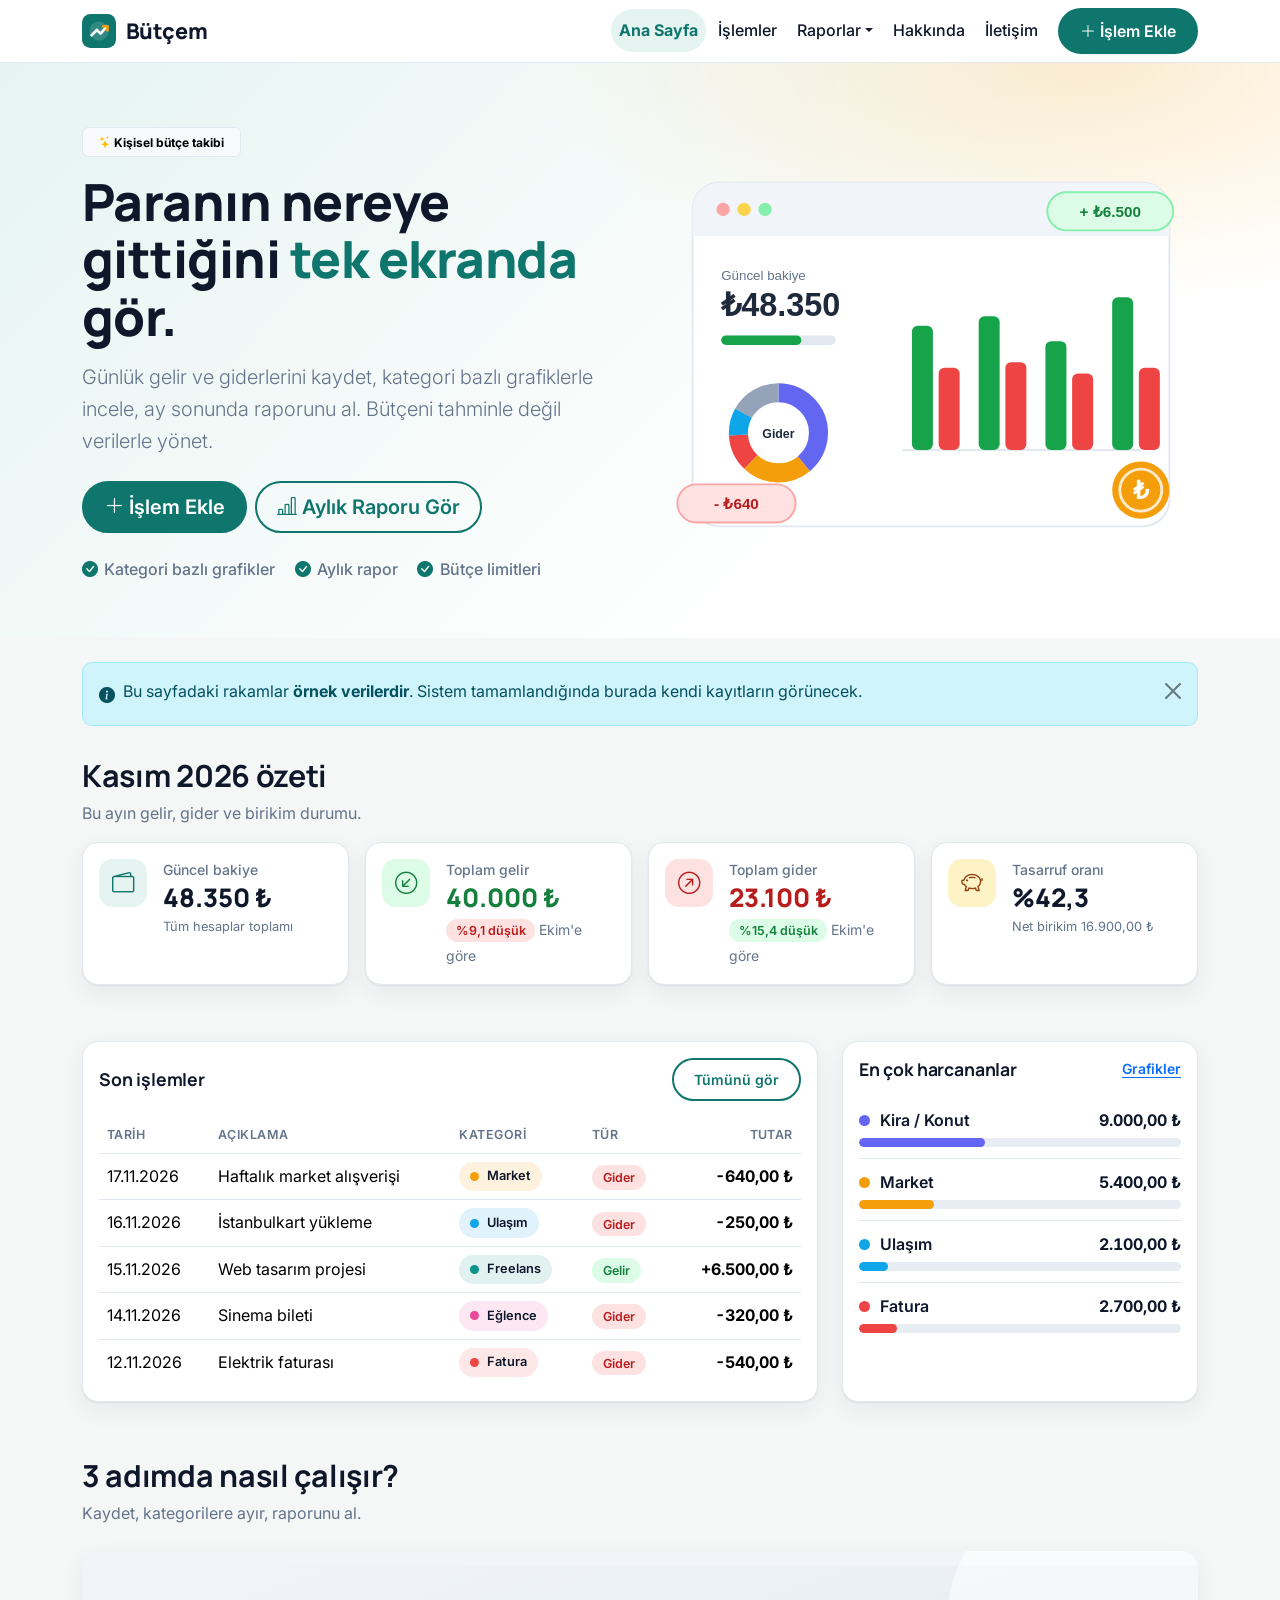
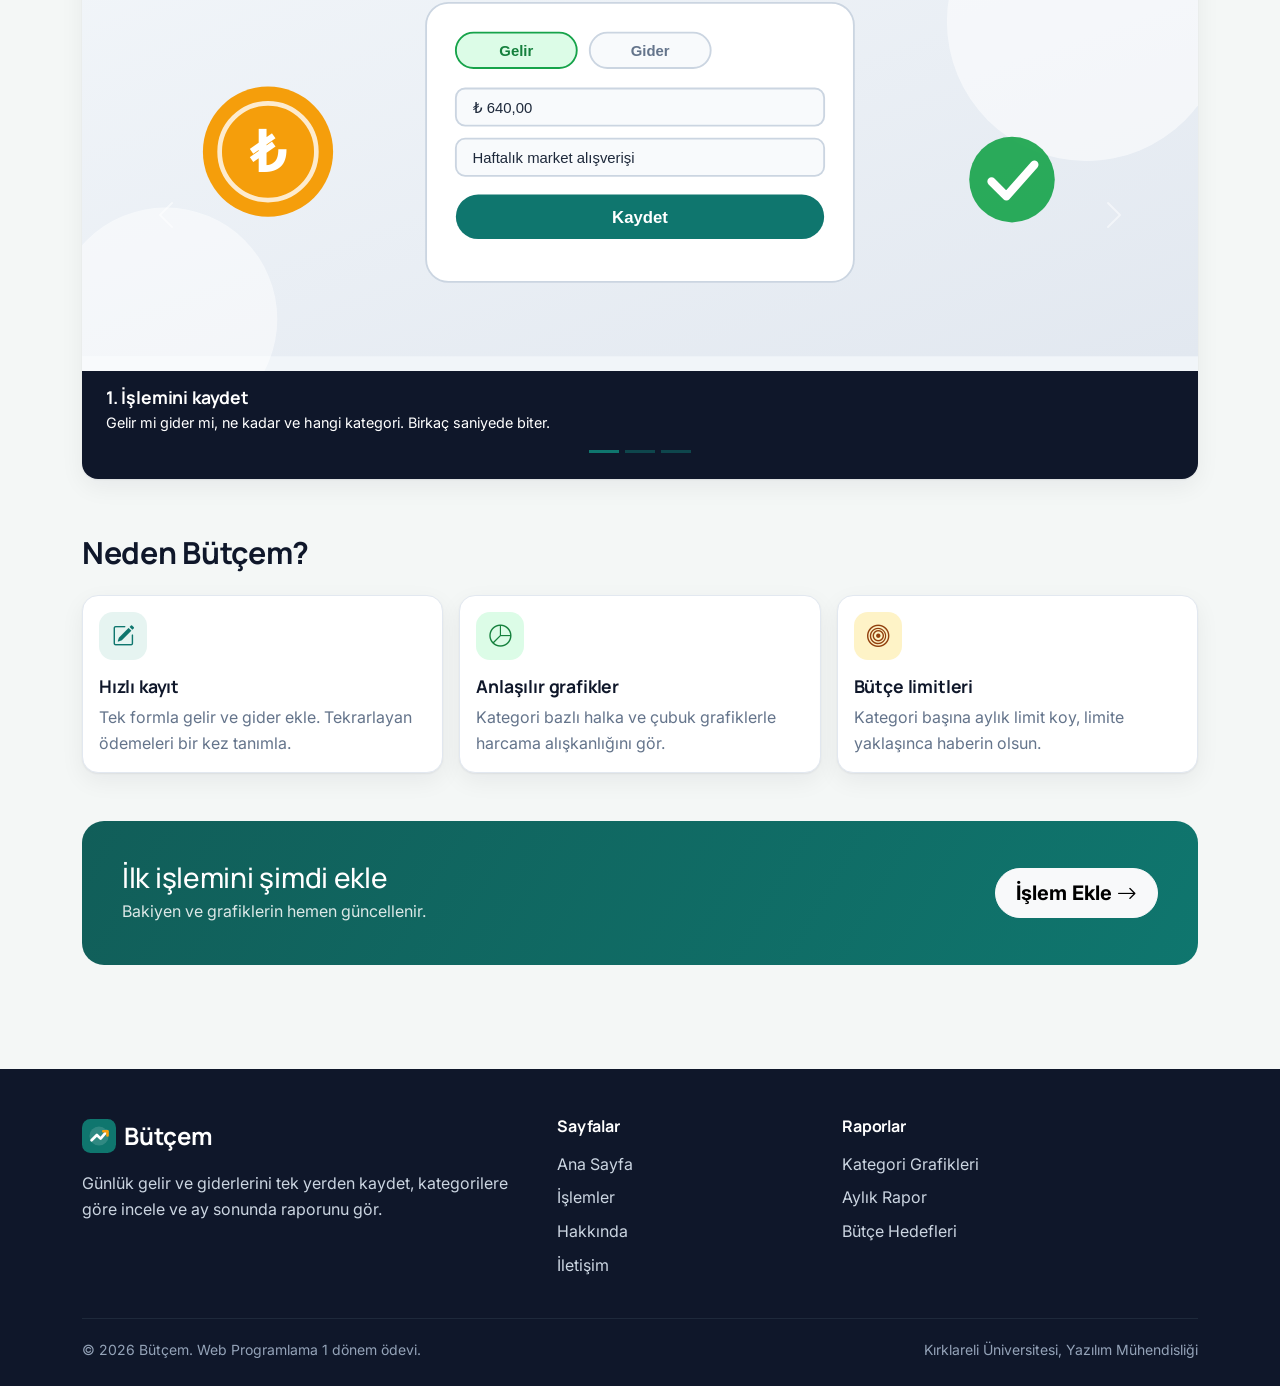
==== index.html @ caca3a3f "Drive'daki dosyalar eklendi. VAR kaldırılacak." ====
<!DOCTYPE html>
<html lang="tr" data-palette="zumrut">
<head>
  <meta charset="UTF-8">
  <meta name="viewport" content="width=device-width, initial-scale=1">
  <meta name="description" content="Günlük gelir ve giderlerini kaydet, kategori bazlı grafiklerle incele ve aylık raporunu gör.">
  <title>Ana Sayfa | Bütçem</title>
  <link rel="icon" type="image/svg+xml" href="img/favicon.svg">

  <!-- Bootstrap 5 ve Bootstrap Icons (CDN) -->
  <link rel="stylesheet" href="https://cdn.jsdelivr.net/npm/bootstrap@5.3.3/dist/css/bootstrap.min.css">
  <link rel="stylesheet" href="https://cdn.jsdelivr.net/npm/bootstrap-icons@1.11.3/font/bootstrap-icons.min.css">

  <!-- Google Fonts: 3 palet icin gereken aileler. Palet secilince kullanilmayanlari silin -->
  <link rel="preconnect" href="https://fonts.googleapis.com">
  <link rel="preconnect" href="https://fonts.gstatic.com" crossorigin>
  <link href="https://fonts.googleapis.com/css2?family=DM+Sans:wght@400;500;700&family=Inter:wght@400;500;600&family=Manrope:wght@600;700;800&family=Poppins:wght@600;700&family=Sora:wght@600;700;800&display=swap" rel="stylesheet">

  <!-- Site stilleri: once degiskenler, sonra ortak stiller -->
  <link rel="stylesheet" href="css/variables.css">
  <link rel="stylesheet" href="css/style.css">
</head>
<body>
  <!-- ===== Ust menu (tum sayfalarda ayni) ===== -->
  <header class="site-header sticky-top">
    <nav class="navbar navbar-expand-lg" aria-label="Ana menü">
      <div class="container">
        <a class="navbar-brand" href="index.html">
          <img src="img/logo.svg" alt="Bütçem logosu" width="34" height="34">
          <span>Bütçem</span>
        </a>
        <button class="navbar-toggler" type="button" data-bs-toggle="collapse" data-bs-target="#anaMenu"
                aria-controls="anaMenu" aria-expanded="false" aria-label="Menüyü aç veya kapat">
          <span class="navbar-toggler-icon"></span>
        </button>
        <div class="collapse navbar-collapse" id="anaMenu">
          <ul class="navbar-nav ms-auto align-items-lg-center gap-lg-1">
            <li class="nav-item"><a class="nav-link active" aria-current="page" href="index.html">Ana Sayfa</a></li>
            <li class="nav-item"><a class="nav-link" href="islemler.html">İşlemler</a></li>
            <li class="nav-item dropdown">
              <a class="nav-link dropdown-toggle" href="#" role="button"
                 data-bs-toggle="dropdown" aria-expanded="false">Raporlar</a>
              <ul class="dropdown-menu dropdown-menu-end">
            <li><a class="dropdown-item" href="kategoriler.html"><i class="bi bi-pie-chart"></i>Kategori Grafikleri</a></li>
            <li><a class="dropdown-item" href="aylik-rapor.html"><i class="bi bi-calendar3"></i>Aylık Rapor</a></li>
            <li><a class="dropdown-item" href="butce.html"><i class="bi bi-bullseye"></i>Bütçe Hedefleri</a></li>
              </ul>
            </li>
            <li class="nav-item"><a class="nav-link" href="hakkinda.html">Hakkında</a></li>
            <li class="nav-item"><a class="nav-link" href="iletisim.html">İletişim</a></li>
            <li class="nav-item ms-lg-2 mt-2 mt-lg-0">
              <a class="btn btn-brand" href="islemler.html#yeni-islem"><i class="bi bi-plus-lg"></i> İşlem Ekle</a>
            </li>
          </ul>
        </div>
      </div>
    </nav>
  </header>

  <main id="icerik">

    <!-- ===== Hero ===== -->
    <section class="hero" aria-labelledby="hero-baslik">
      <div class="container">
        <div class="row align-items-center g-4 g-lg-5">
          <div class="col-lg-6">
            <p class="badge text-bg-light border mb-3 px-3 py-2"><i class="bi bi-stars text-warning"></i> Kişisel bütçe takibi</p>
            <h1 id="hero-baslik">Paranın nereye gittiğini <span>tek ekranda</span> gör.</h1>
            <p class="lead text-muted-2 mt-3">Günlük gelir ve giderlerini kaydet, kategori bazlı grafiklerle incele, ay sonunda raporunu al. Bütçeni tahminle değil verilerle yönet.</p>
            <div class="d-flex flex-wrap gap-2 mt-4">
              <a class="btn btn-brand btn-lg" href="islemler.html#yeni-islem"><i class="bi bi-plus-lg"></i> İşlem Ekle</a>
              <a class="btn btn-outline-brand btn-lg" href="aylik-rapor.html"><i class="bi bi-bar-chart-line"></i> Aylık Raporu Gör</a>
            </div>
            <ul class="hero-points">
              <li><i class="bi bi-check-circle-fill"></i> Kategori bazlı grafikler</li>
              <li><i class="bi bi-check-circle-fill"></i> Aylık rapor</li>
              <li><i class="bi bi-check-circle-fill"></i> Bütçe limitleri</li>
            </ul>
          </div>
          <div class="col-lg-6">
            <img class="img-fluid" src="img/hero-illustration.svg" width="560" height="420"
                 alt="Bakiye, halka grafik ve sütun grafik gösteren bütçe paneli illüstrasyonu">
          </div>
        </div>
      </div>
    </section>

    <!-- ===== Bilgi uyarisi (Bootstrap Alert) ===== -->
    <div class="container mt-4">
      <div class="alert alert-info alert-dismissible fade show d-flex align-items-start gap-2" role="alert">
        <i class="bi bi-info-circle-fill mt-1"></i>
        <div>Bu sayfadaki rakamlar <strong>örnek verilerdir</strong>. Sistem tamamlandığında burada kendi kayıtların görünecek.</div>
        <button type="button" class="btn-close" data-bs-dismiss="alert" aria-label="Uyarıyı kapat"></button>
      </div>
    </div>

    <!-- ===== Aylik ozet kutulari ===== -->
    <section class="section pt-3" aria-labelledby="ozet-baslik">
      <div class="container">
        <div class="d-flex flex-wrap align-items-end justify-content-between gap-2 mb-3">
          <div>
            <h2 class="section-title" id="ozet-baslik">Kasım 2026 özeti</h2>
            <p class="section-lead mb-0">Bu ayın gelir, gider ve birikim durumu.</p>
          </div>
        </div>
        <div class="row g-3">
          <div class="col-sm-6 col-xl-3">
            <article class="card card-soft card-hover h-100"><div class="card-body stat-card">
              <span class="stat-icon"><i class="bi bi-wallet2"></i></span>
              <div><p class="stat-label">Güncel bakiye</p>
                <p class="stat-value money">48.350 ₺</p>
                <p class="stat-note">Tüm hesaplar toplamı</p></div>
            </div></article>
          </div>
          <div class="col-sm-6 col-xl-3">
            <article class="card card-soft card-hover h-100"><div class="card-body stat-card">
              <span class="stat-icon is-income"><i class="bi bi-arrow-down-left-circle"></i></span>
              <div><p class="stat-label">Toplam gelir</p>
                <p class="stat-value text-income money">40.000 ₺</p>
                <span class="badge-delta is-bad">%9,1 düşük</span> <small class="text-muted-2">Ekim'e göre</small></div>
            </div></article>
          </div>
          <div class="col-sm-6 col-xl-3">
            <article class="card card-soft card-hover h-100"><div class="card-body stat-card">
              <span class="stat-icon is-expense"><i class="bi bi-arrow-up-right-circle"></i></span>
              <div><p class="stat-label">Toplam gider</p>
                <p class="stat-value text-expense money">23.100 ₺</p>
                <span class="badge-delta is-good">%15,4 düşük</span> <small class="text-muted-2">Ekim'e göre</small></div>
            </div></article>
          </div>
          <div class="col-sm-6 col-xl-3">
            <article class="card card-soft card-hover h-100"><div class="card-body stat-card">
              <span class="stat-icon is-accent"><i class="bi bi-piggy-bank"></i></span>
              <div><p class="stat-label">Tasarruf oranı</p>
                <p class="stat-value">%42,3</p>
                <p class="stat-note">Net birikim 16.900,00 ₺</p></div>
            </div></article>
          </div>
        </div>
      </div>
    </section>

    <!-- ===== Son islemler ve kategori ozeti ===== -->
    <section class="section pt-0" aria-labelledby="son-baslik">
      <div class="container">
        <div class="row g-4">
          <div class="col-lg-8">
            <div class="card card-soft h-100"><div class="card-body">
              <div class="card-title-row">
                <h2 id="son-baslik">Son işlemler</h2>
                <a class="btn btn-outline-brand btn-sm" href="islemler.html">Tümünü gör</a>
              </div>
              <div class="table-responsive">
                <table class="table table-modern">
                  <caption class="visually-hidden">Son beş gelir ve gider işlemi</caption>
                  <thead><tr><th scope="col">Tarih</th><th scope="col">Açıklama</th><th scope="col">Kategori</th><th scope="col">Tür</th><th scope="col" class="text-end">Tutar</th></tr></thead>
                  <tbody>
        <tr data-id="110" data-type="gider" data-category="market">
          <td><time datetime="2026-11-17">17.11.2026</time></td>
          <td>Haftalık market alışverişi</td>
          <td><span class="badge-cat cat-market">Market</span></td>
          <td><span class="badge-tur is-gider">Gider</span></td>
          <td class="amount amount-gider">-640,00 ₺</td>
        </tr>
        <tr data-id="109" data-type="gider" data-category="ulasim">
          <td><time datetime="2026-11-16">16.11.2026</time></td>
          <td>İstanbulkart yükleme</td>
          <td><span class="badge-cat cat-ulasim">Ulaşım</span></td>
          <td><span class="badge-tur is-gider">Gider</span></td>
          <td class="amount amount-gider">-250,00 ₺</td>
        </tr>
        <tr data-id="108" data-type="gelir" data-category="freelans">
          <td><time datetime="2026-11-15">15.11.2026</time></td>
          <td>Web tasarım projesi</td>
          <td><span class="badge-cat cat-freelans">Freelans</span></td>
          <td><span class="badge-tur is-gelir">Gelir</span></td>
          <td class="amount amount-gelir">+6.500,00 ₺</td>
        </tr>
        <tr data-id="107" data-type="gider" data-category="eglence">
          <td><time datetime="2026-11-14">14.11.2026</time></td>
          <td>Sinema bileti</td>
          <td><span class="badge-cat cat-eglence">Eğlence</span></td>
          <td><span class="badge-tur is-gider">Gider</span></td>
          <td class="amount amount-gider">-320,00 ₺</td>
        </tr>
        <tr data-id="106" data-type="gider" data-category="fatura">
          <td><time datetime="2026-11-12">12.11.2026</time></td>
          <td>Elektrik faturası</td>
          <td><span class="badge-cat cat-fatura">Fatura</span></td>
          <td><span class="badge-tur is-gider">Gider</span></td>
          <td class="amount amount-gider">-540,00 ₺</td>
        </tr>
                  </tbody>
                </table>
              </div>
            </div></div>
          </div>
          <div class="col-lg-4">
            <div class="card card-soft h-100"><div class="card-body">
              <div class="card-title-row">
                <h2>En çok harcananlar</h2>
                <a href="kategoriler.html" class="small fw-semibold">Grafikler</a>
              </div>
              <ul class="list-unstyled m-0">
          <li class="cat-row cat-kira">
            <span class="cat-name"><span class="dot"></span>Kira / Konut</span>
            <span class="cat-value">9.000,00 ₺</span>
            <div class="meter" style="--value:39.0" role="img" aria-label="Kira / Konut payı yüzde 39,0"><span></span></div>
          </li>
          <li class="cat-row cat-market">
            <span class="cat-name"><span class="dot"></span>Market</span>
            <span class="cat-value">5.400,00 ₺</span>
            <div class="meter" style="--value:23.4" role="img" aria-label="Market payı yüzde 23,4"><span></span></div>
          </li>
          <li class="cat-row cat-ulasim">
            <span class="cat-name"><span class="dot"></span>Ulaşım</span>
            <span class="cat-value">2.100,00 ₺</span>
            <div class="meter" style="--value:9.1" role="img" aria-label="Ulaşım payı yüzde 9,1"><span></span></div>
          </li>
          <li class="cat-row cat-fatura">
            <span class="cat-name"><span class="dot"></span>Fatura</span>
            <span class="cat-value">2.700,00 ₺</span>
            <div class="meter" style="--value:11.7" role="img" aria-label="Fatura payı yüzde 11,7"><span></span></div>
          </li>
              </ul>
            </div></div>
          </div>
        </div>
      </div>
    </section>

    <!-- ===== Nasil calisir (Carousel) ===== -->
    <section class="section pt-0" aria-labelledby="nasil-baslik">
      <div class="container">
        <h2 class="section-title" id="nasil-baslik">3 adımda nasıl çalışır?</h2>
        <p class="section-lead mb-4">Kaydet, kategorilere ayır, raporunu al.</p>
        <div id="adimlar" class="carousel slide" data-bs-ride="carousel" aria-label="Kullanım adımları">
          <div class="carousel-indicators">
            <button type="button" data-bs-target="#adimlar" data-bs-slide-to="0" class="active" aria-current="true" aria-label="Adım 1"></button>
            <button type="button" data-bs-target="#adimlar" data-bs-slide-to="1" aria-label="Adım 2"></button>
            <button type="button" data-bs-target="#adimlar" data-bs-slide-to="2" aria-label="Adım 3"></button>
          </div>
          <div class="carousel-inner">
            <div class="carousel-item active">
              <img src="img/slide-1.svg" class="d-block w-100" width="1200" height="420" alt="Gelir veya gider türü seçilen ve tutarı girilen işlem formu">
              <div class="carousel-caption"><h3>1. İşlemini kaydet</h3><p>Gelir mi gider mi, ne kadar ve hangi kategori. Birkaç saniyede biter.</p></div>
            </div>
            <div class="carousel-item">
              <img src="img/slide-2.svg" class="d-block w-100" width="1200" height="420" alt="Renkli halka grafik ve yanında kategori etiketleri">
              <div class="carousel-caption"><h3>2. Kategorilere ayır</h3><p>Kira, market, ulaşım gibi gruplarla paranın nereye gittiğini gör.</p></div>
            </div>
            <div class="carousel-item">
              <img src="img/slide-3.svg" class="d-block w-100" width="1200" height="420" alt="Aylık gelir ve gider sütun grafiği">
              <div class="carousel-caption"><h3>3. Aylık raporunu al</h3><p>Aylar arası farkları karşılaştır, bütçeni buna göre ayarla.</p></div>
            </div>
          </div>
          <button class="carousel-control-prev" type="button" data-bs-target="#adimlar" data-bs-slide="prev">
            <span class="carousel-control-prev-icon" aria-hidden="true"></span><span class="visually-hidden">Önceki</span>
          </button>
          <button class="carousel-control-next" type="button" data-bs-target="#adimlar" data-bs-slide="next">
            <span class="carousel-control-next-icon" aria-hidden="true"></span><span class="visually-hidden">Sonraki</span>
          </button>
        </div>
      </div>
    </section>

    <!-- ===== Ozellikler ===== -->
    <section class="section pt-0" aria-labelledby="ozellik-baslik">
      <div class="container">
        <h2 class="section-title mb-4" id="ozellik-baslik">Neden Bütçem?</h2>
        <div class="row g-3">
          <div class="col-md-4"><article class="card card-soft card-hover feature-card h-100"><div class="card-body">
            <span class="stat-icon"><i class="bi bi-pencil-square"></i></span>
            <h3>Hızlı kayıt</h3><p>Tek formla gelir ve gider ekle. Tekrarlayan ödemeleri bir kez tanımla.</p>
          </div></article></div>
          <div class="col-md-4"><article class="card card-soft card-hover feature-card h-100"><div class="card-body">
            <span class="stat-icon is-income"><i class="bi bi-pie-chart"></i></span>
            <h3>Anlaşılır grafikler</h3><p>Kategori bazlı halka ve çubuk grafiklerle harcama alışkanlığını gör.</p>
          </div></article></div>
          <div class="col-md-4"><article class="card card-soft card-hover feature-card h-100"><div class="card-body">
            <span class="stat-icon is-accent"><i class="bi bi-bullseye"></i></span>
            <h3>Bütçe limitleri</h3><p>Kategori başına aylık limit koy, limite yaklaşınca haberin olsun.</p>
          </div></article></div>
        </div>

        <div class="cta-band mt-5 d-flex flex-column flex-md-row align-items-md-center justify-content-between gap-3">
          <div><h2 class="h3 mb-1">İlk işlemini şimdi ekle</h2><p class="mb-0">Bakiyen ve grafiklerin hemen güncellenir.</p></div>
          <a class="btn btn-light btn-lg text-nowrap fw-bold" href="islemler.html#yeni-islem">İşlem Ekle <i class="bi bi-arrow-right"></i></a>
        </div>
      </div>
    </section>
  </main>

  <!-- ===== Alt bilgi (tum sayfalarda ayni) ===== -->
  <footer class="site-footer">
    <div class="container">
      <div class="row g-4">
        <div class="col-lg-5">
          <a class="d-inline-flex align-items-center gap-2 mb-3 text-white fw-heading fs-4 fw-bold" href="index.html">
            <img src="img/logo.svg" alt="Bütçem logosu" width="34" height="34" loading="lazy"> Bütçem
          </a>
          <p class="mb-0">Günlük gelir ve giderlerini tek yerden kaydet, kategorilere göre incele ve ay sonunda raporunu gör.</p>
        </div>
        <div class="col-6 col-lg-3">
          <h2>Sayfalar</h2>
          <ul>
            <li><a href="index.html">Ana Sayfa</a></li>
            <li><a href="islemler.html">İşlemler</a></li>
            <li><a href="hakkinda.html">Hakkında</a></li>
            <li><a href="iletisim.html">İletişim</a></li>
          </ul>
        </div>
        <div class="col-6 col-lg-4">
          <h2>Raporlar</h2>
          <ul>
            <li><a href="kategoriler.html">Kategori Grafikleri</a></li>
            <li><a href="aylik-rapor.html">Aylık Rapor</a></li>
            <li><a href="butce.html">Bütçe Hedefleri</a></li>
          </ul>
        </div>
      </div>
      <div class="footer-bottom d-flex flex-column flex-md-row justify-content-between gap-2">
        <span>&copy; 2026 Bütçem. Web Programlama 1 dönem ödevi.</span>
        <span>Kırklareli Üniversitesi, Yazılım Mühendisliği</span>
      </div>
    </div>
  </footer>

  <!-- Bootstrap JS: menü, dropdown, modal, sekme, akordeon ve carousel icin gerekli (kendi JavaScript kodumuz yok) -->
  <script src="https://cdn.jsdelivr.net/npm/bootstrap@5.3.3/dist/js/bootstrap.bundle.min.js"></script>
</body>
</html>
---- css/variables.css ----
/* =========================================================
   variables.css
   Sitenin renk ve font kararlari BURADAN verilir.

   3 taslak palet hazir:
     zumrut   (yesil-mavi, guven veren, varsayilan)
     lacivert (kurumsal mavi)
     mor      (canli, genc)

   Palet degistirmek icin her HTML dosyasindaki
   <html lang="tr" data-palette="zumrut"> satirinda
   data-palette degerini degistirin.
   Karar verilince kullanilmayan paletleri ve HTML'deki
   kullanilmayan Google Fonts ailelerini silin.
   ========================================================= */

/* ---------- Taslak 1: Zumrut (varsayilan) ---------- */
:root,
html[data-palette="zumrut"] {
  --brand: #0f766e;        /* ana renk: butonlar, linkler, basliklar */
  --brand-dark: #115e59;   /* hover ve koyu alanlar */
  --brand-soft: #e6f4f1;   /* acik zemin tonu */
  --accent: #f59e0b;       /* vurgu rengi (rozetler, ikon detaylari) */
  --bg: #f4f7f6;           /* sayfa arka plani */
  --font-heading: "Manrope", "Segoe UI", system-ui, sans-serif;
  --font-body: "Inter", "Segoe UI", system-ui, sans-serif;
}

/* ---------- Taslak 2: Lacivert ---------- */
html[data-palette="lacivert"] {
  --brand: #1d4ed8;
  --brand-dark: #1e3a8a;
  --brand-soft: #e8eefb;
  --accent: #06b6d4;
  --bg: #f5f7fb;
  --font-heading: "Sora", "Segoe UI", system-ui, sans-serif;
  --font-body: "DM Sans", "Segoe UI", system-ui, sans-serif;
}

/* ---------- Taslak 3: Mor ---------- */
html[data-palette="mor"] {
  --brand: #6d28d9;
  --brand-dark: #5b21b6;
  --brand-soft: #f0e9fb;
  --accent: #f43f5e;
  --bg: #f8f6fc;
  --font-heading: "Poppins", "Segoe UI", system-ui, sans-serif;
  --font-body: "Inter", "Segoe UI", system-ui, sans-serif;
}

/* ---------- Palete bagli olmayan sabit renkler ---------- */
:root {
  --surface: #ffffff;
  --text: #0f172a;
  --muted: #64748b;
  --border: #e2e8f0;

  /* Gelir = yesil, gider = kirmizi (her palette ayni kalir) */
  --income: #15803d;
  --income-soft: #dcfce7;
  --expense: #b91c1c;
  --expense-soft: #fee2e2;
  --warning-soft: #fef3c7;
  --warning-text: #92400e;

  /* Kategori renkleri (grafiklerde ve rozetlerde) */
  --cat-kira: #6366f1;
  --cat-market: #f59e0b;
  --cat-ulasim: #0ea5e9;
  --cat-fatura: #ef4444;
  --cat-eglence: #ec4899;
  --cat-saglik: #10b981;
  --cat-diger: #94a3b8;
  --cat-maas: #16a34a;
  --cat-freelans: #0d9488;
  --cat-gelirdiger: #84cc16;

  /* Olcu ve golge */
  --radius: 16px;
  --radius-sm: 10px;
  --shadow: 0 1px 2px rgba(15, 23, 42, 0.06), 0 8px 24px rgba(15, 23, 42, 0.06);
  --shadow-hover: 0 2px 4px rgba(15, 23, 42, 0.08), 0 14px 32px rgba(15, 23, 42, 0.12);
}
---- css/style.css ----
/* =========================================================
   style.css  |  Butcem, ortak stiller (tum sayfalar)
   Not: Projede kendi JavaScript kodu yok. Grafikler, hover ve renkler saf CSS.
   Icindekiler:
     1. Temel ayarlar
     2. Navbar ve footer
     3. Butonlar
     4. Sayfa basliklari ve hero
     5. Kartlar ve ozet kutulari
     6. Tablo ve rozetler
     7. Grafikler (saf CSS)
     8. Form
     9. Bootstrap bilesen ayarlari
    10. Yardimci siniflar ve responsive
   ========================================================= */

/* ---------- 1. Temel ayarlar ---------- */
:root {
  --bs-body-font-family: var(--font-body);
  --bs-body-bg: var(--bg);
  --bs-body-color: var(--text);
  --bs-link-color: var(--brand);
  --bs-link-hover-color: var(--brand-dark);
  --bs-border-color: var(--border);
}

body {
  font-family: var(--font-body);
  background: var(--bg);
  color: var(--text);
  line-height: 1.6;
}

h1, h2, h3, h4, h5, h6,
.navbar-brand {
  font-family: var(--font-heading);
  letter-spacing: -0.01em;
}

h1 { font-weight: 800; }
h2, h3 { font-weight: 700; }

a { text-underline-offset: 3px; }

:focus-visible {
  outline: 3px solid color-mix(in srgb, var(--brand) 45%, white);
  outline-offset: 2px;
}

.section { padding: 3.5rem 0; }
.section-title { font-size: clamp(1.4rem, 2.4vw, 1.9rem); margin-bottom: 0.4rem; }
.section-lead { color: var(--muted); max-width: 60ch; }

/* ---------- 2. Navbar ve footer ---------- */
.site-header {
  background: rgba(255, 255, 255, 0.92);
  backdrop-filter: blur(10px);
  border-bottom: 1px solid var(--border);
  z-index: 1030;
}

.navbar-brand {
  display: flex;
  align-items: center;
  gap: 0.6rem;
  font-weight: 800;
  font-size: 1.35rem;
  color: var(--text);
}
.navbar-brand:hover { color: var(--brand); }

.navbar .nav-link {
  font-weight: 500;
  color: var(--text);
  padding: 0.55rem 0.9rem;
  border-radius: 999px;
  transition: background-color 0.2s, color 0.2s;
}
.navbar .nav-link:hover,
.navbar .nav-link:focus { background: var(--brand-soft); color: var(--brand-dark); }
.navbar .nav-link.active { background: var(--brand-soft); color: var(--brand); font-weight: 700; }

.dropdown-menu {
  border: 1px solid var(--border);
  border-radius: var(--radius-sm);
  box-shadow: var(--shadow);
  padding: 0.5rem;
}
.dropdown-item {
  border-radius: 8px;
  padding: 0.55rem 0.8rem;
  display: flex;
  align-items: center;
  gap: 0.6rem;
}
.dropdown-item:hover,
.dropdown-item:focus { background: var(--brand-soft); color: var(--brand-dark); }
.dropdown-item.active { background: var(--brand); color: #fff; }

.site-footer {
  background: #0f172a;
  color: #cbd5e1;
  padding: 3rem 0 1.5rem;
  margin-top: 3rem;
}
.site-footer h2 { color: #fff; font-size: 1rem; margin-bottom: 1rem; }
.site-footer a { color: #cbd5e1; text-decoration: none; }
.site-footer a:hover { color: #fff; text-decoration: underline; }
.site-footer ul { list-style: none; padding: 0; margin: 0; }
.site-footer li { margin-bottom: 0.5rem; }
.footer-bottom {
  border-top: 1px solid #1e293b;
  margin-top: 2rem;
  padding-top: 1.25rem;
  font-size: 0.875rem;
  color: #94a3b8;
}

/* ---------- 3. Butonlar ---------- */
.btn { border-radius: 999px; font-weight: 600; padding: 0.55rem 1.25rem; }

.btn-brand {
  background: var(--brand);
  border: 2px solid var(--brand);
  color: #fff;
  transition: transform 0.15s, background-color 0.2s, box-shadow 0.2s;
}
.btn-brand:hover,
.btn-brand:focus {
  background: var(--brand-dark);
  border-color: var(--brand-dark);
  color: #fff;
  transform: translateY(-2px);
  box-shadow: 0 8px 18px color-mix(in srgb, var(--brand) 35%, transparent);
}

.btn-outline-brand {
  background: transparent;
  border: 2px solid var(--brand);
  color: var(--brand);
  transition: transform 0.15s, background-color 0.2s, color 0.2s;
}
.btn-outline-brand:hover,
.btn-outline-brand:focus {
  background: var(--brand);
  color: #fff;
  transform: translateY(-2px);
}

.btn-light-glass {
  background: rgba(255, 255, 255, 0.16);
  border: 2px solid rgba(255, 255, 255, 0.5);
  color: #fff;
}
.btn-light-glass:hover { background: #fff; color: var(--brand-dark); }

/* ---------- 4. Sayfa basliklari ve hero ---------- */
.hero {
  background:
    radial-gradient(900px 400px at 85% 0%, color-mix(in srgb, var(--accent) 18%, transparent), transparent 60%),
    linear-gradient(135deg, var(--brand-soft), #ffffff 70%);
  padding: 4rem 0 3.5rem;
}
.hero h1 { font-size: clamp(2rem, 4.6vw, 3.2rem); line-height: 1.12; }
.hero h1 span { color: var(--brand); }
.hero-points { list-style: none; padding: 0; margin: 1.5rem 0 0; display: flex; flex-wrap: wrap; gap: 0.6rem 1.2rem; }
.hero-points li { display: flex; align-items: center; gap: 0.4rem; color: var(--muted); font-weight: 500; }
.hero-points i { color: var(--brand); }

.page-header {
  background: linear-gradient(120deg, var(--brand-dark), var(--brand));
  color: #fff;
  padding: 2.6rem 0 2.4rem;
}
.page-header h1 { font-size: clamp(1.6rem, 3.4vw, 2.4rem); margin-bottom: 0.3rem; }
.page-header p { color: rgba(255, 255, 255, 0.85); margin: 0; max-width: 62ch; }
.page-header .breadcrumb { margin-bottom: 0.8rem; --bs-breadcrumb-divider-color: rgba(255, 255, 255, 0.6); }
.page-header .breadcrumb a { color: #fff; }
.page-header .breadcrumb-item.active { color: rgba(255, 255, 255, 0.75); }

/* ---------- 5. Kartlar ve ozet kutulari ---------- */
.card-soft {
  background: var(--surface);
  border: 1px solid var(--border);
  border-radius: var(--radius);
  box-shadow: var(--shadow);
}
.card-hover { transition: transform 0.2s, box-shadow 0.2s, border-color 0.2s; }
.card-hover:hover {
  transform: translateY(-4px);
  box-shadow: var(--shadow-hover);
  border-color: color-mix(in srgb, var(--brand) 35%, var(--border));
}
.card-title-row { display: flex; align-items: center; justify-content: space-between; gap: 1rem; margin-bottom: 1rem; }
.card-title-row h2, .card-title-row h3 { font-size: 1.1rem; margin: 0; }

.stat-card { display: flex; gap: 1rem; align-items: flex-start; }
.stat-icon {
  flex: none;
  width: 48px;
  height: 48px;
  display: grid;
  place-items: center;
  border-radius: 14px;
  background: var(--brand-soft);
  color: var(--brand);
  font-size: 1.4rem;
}
.stat-icon.is-income { background: var(--income-soft); color: var(--income); }
.stat-icon.is-expense { background: var(--expense-soft); color: var(--expense); }
.stat-icon.is-accent { background: var(--warning-soft); color: var(--warning-text); }
.stat-label { color: var(--muted); font-size: 0.875rem; font-weight: 500; margin: 0; }
.stat-value { font-family: var(--font-heading); font-size: 1.6rem; font-weight: 800; margin: 0.1rem 0 0.2rem; line-height: 1.2; }
.stat-note { font-size: 0.8rem; color: var(--muted); margin: 0; }

.feature-card .stat-icon { margin-bottom: 1rem; }
.feature-card h3 { font-size: 1.1rem; }
.feature-card p { color: var(--muted); margin: 0; }

.team-card img { width: 88px; height: 88px; border-radius: 50%; margin-bottom: 0.8rem; }

.cta-band {
  background: linear-gradient(120deg, var(--brand-dark), var(--brand));
  color: #fff;
  border-radius: calc(var(--radius) + 6px);
  padding: 2.5rem;
}
.cta-band p { color: rgba(255, 255, 255, 0.85); }

/* ---------- 6. Tablo ve rozetler ---------- */
/* Gizli (visually-hidden) basliklar tabloyu tasirmasin diye kaydirma alani konumlu olmali */
.table-responsive { position: relative; }

.table-modern { --bs-table-bg: transparent; margin: 0; }
.table-modern thead th {
  font-size: 0.78rem;
  text-transform: uppercase;
  letter-spacing: 0.04em;
  color: var(--muted);
  border-bottom: 1px solid var(--border);
  font-weight: 600;
  white-space: nowrap;
}
.table-modern td { vertical-align: middle; border-color: var(--border); }
.table-modern tbody tr { transition: background-color 0.15s; }
.table-modern tbody tr:hover { background: var(--brand-soft); }
.table-modern tfoot td { font-weight: 700; border-top: 2px solid var(--border); }

.amount { font-variant-numeric: tabular-nums; font-weight: 700; white-space: nowrap; text-align: right; }
.amount-gelir { color: var(--income); }
.amount-gider { color: var(--expense); }

.badge-cat {
  display: inline-flex;
  align-items: center;
  gap: 0.45rem;
  padding: 0.28rem 0.7rem;
  border-radius: 999px;
  font-size: 0.8rem;
  font-weight: 600;
  background: color-mix(in srgb, var(--c) 13%, white);
  color: var(--text);
  white-space: nowrap;
}
.badge-cat::before { content: ""; width: 9px; height: 9px; border-radius: 50%; background: var(--c); }

.cat-kira { --c: var(--cat-kira); }
.cat-market { --c: var(--cat-market); }
.cat-ulasim { --c: var(--cat-ulasim); }
.cat-fatura { --c: var(--cat-fatura); }
.cat-eglence { --c: var(--cat-eglence); }
.cat-saglik { --c: var(--cat-saglik); }
.cat-diger { --c: var(--cat-diger); }
.cat-maas { --c: var(--cat-maas); }
.cat-freelans { --c: var(--cat-freelans); }
.cat-gelirdiger { --c: var(--cat-gelirdiger); }

.badge-tur { font-weight: 600; border-radius: 999px; padding: 0.3rem 0.7rem; font-size: 0.78rem; }
.badge-tur.is-gelir { background: var(--income-soft); color: var(--income); }
.badge-tur.is-gider { background: var(--expense-soft); color: var(--expense); }
.badge-delta { border-radius: 999px; font-weight: 600; font-size: 0.78rem; padding: 0.25rem 0.6rem; }
.badge-delta.is-good { background: var(--income-soft); color: var(--income); }
.badge-delta.is-bad { background: var(--expense-soft); color: var(--expense); }
.badge-delta.is-warn { background: var(--warning-soft); color: var(--warning-text); }
.badge-delta.is-neutral { background: #e2e8f0; color: #334155; }

/* ---------- 7. Grafikler (saf CSS, JavaScript gerekmez) ---------- */
/* Halka grafik: --donut degiskenine conic-gradient yazilir */
.donut {
  position: relative;
  width: 220px;
  max-width: 100%;
  aspect-ratio: 1;
  border-radius: 50%;
  background: var(--donut);
  margin: 0 auto;
}
.donut::after {
  content: "";
  position: absolute;
  inset: 24%;
  background: var(--surface);
  border-radius: 50%;
}
.donut-center {
  position: absolute;
  inset: 0;
  z-index: 1;
  display: flex;
  flex-direction: column;
  align-items: center;
  justify-content: center;
  text-align: center;
}
.donut-center small { color: var(--muted); font-size: 0.78rem; }
.donut-center strong { font-family: var(--font-heading); font-size: 1.2rem; }

/* Yatay ilerleme cubugu: --value yuzde, --c renk */
.meter {
  height: 9px;
  background: #e8edf3;
  border-radius: 999px;
  overflow: hidden;
}
.meter > span {
  display: block;
  height: 100%;
  width: min(100%, calc(var(--value) * 1%));
  background: var(--c, var(--brand));
  border-radius: 999px;
  transition: width 0.6s ease;
}
.meter.is-ok { --c: var(--income); }
.meter.is-warn { --c: #d97706; }
.meter.is-over { --c: var(--expense); }

.cat-row { display: grid; grid-template-columns: 1fr auto; gap: 0.25rem 1rem; padding: 0.7rem 0; border-bottom: 1px solid var(--border); }
.cat-row:last-child { border-bottom: 0; }
.cat-row .cat-name { display: flex; align-items: center; gap: 0.6rem; font-weight: 600; }
.cat-row .cat-value { text-align: right; font-variant-numeric: tabular-nums; font-weight: 700; }
.cat-row .cat-value small { color: var(--muted); font-weight: 500; }
.cat-row .meter { grid-column: 1 / -1; }
.dot { width: 11px; height: 11px; border-radius: 50%; background: var(--c); flex: none; }

/* Sutun grafik: --h yukseklik yuzdesi */
.chart-cols {
  display: grid;
  grid-auto-flow: column;
  grid-auto-columns: 1fr;
  gap: 0.75rem;
  height: 260px;
  align-items: end;
  border-bottom: 2px solid var(--border);
  padding: 0 0.25rem;
}
.chart-group { height: 100%; display: flex; align-items: flex-end; justify-content: center; gap: 6px; }
.chart-bar {
  width: min(28px, 38%);
  height: calc(var(--h) * 1%);
  border-radius: 8px 8px 0 0;
  background: var(--c);
  transition: filter 0.2s, transform 0.2s;
}
.chart-bar:hover { filter: brightness(1.12); transform: scaleY(1.02); transform-origin: bottom; }
.bar-income { --c: var(--income); }
.bar-expense { --c: #ef4444; }
.bar-brand { --c: var(--brand); }
.chart-labels { display: grid; grid-auto-flow: column; grid-auto-columns: 1fr; gap: 0.75rem; padding: 0.5rem 0.25rem 0; text-align: center; font-size: 0.8rem; color: var(--muted); }
.legend { display: flex; flex-wrap: wrap; gap: 0.4rem 1.2rem; margin: 0 0 1rem; padding: 0; list-style: none; font-size: 0.85rem; color: var(--muted); }
.legend li { display: flex; align-items: center; gap: 0.45rem; }

.chart-hbar { display: grid; grid-template-columns: 90px 1fr 80px; align-items: center; gap: 0.75rem; margin-bottom: 0.7rem; font-size: 0.9rem; }
.chart-hbar .meter { height: 14px; }
.chart-hbar b { text-align: right; font-variant-numeric: tabular-nums; }

/* ---------- 8. Form ---------- */
.form-label { font-weight: 600; font-size: 0.9rem; }
.form-control,
.form-select {
  border-radius: var(--radius-sm);
  border: 1px solid #cbd5e1;
  padding: 0.65rem 0.85rem;
  transition: border-color 0.2s, box-shadow 0.2s;
}
.form-control:hover,
.form-select:hover { border-color: var(--brand); }
.form-control:focus,
.form-select:focus {
  border-color: var(--brand);
  box-shadow: 0 0 0 4px color-mix(in srgb, var(--brand) 18%, transparent);
}
.form-check-input:checked { background-color: var(--brand); border-color: var(--brand); }
.input-group-text { border-radius: var(--radius-sm); background: var(--brand-soft); border-color: #cbd5e1; color: var(--brand-dark); font-weight: 600; }
.form-range { accent-color: var(--brand); }
.select-auto { width: auto; min-width: 11rem; padding-right: 2.2rem; }

/* Gelir / Gider secici (radio dugmeleri) */
.tur-switch .btn { border-radius: var(--radius-sm); border: 2px solid var(--border); background: #fff; color: var(--text); }
.btn-check:checked + .btn-tur-gelir { border-color: var(--income); background: var(--income-soft); color: var(--income); }
.btn-check:checked + .btn-tur-gider { border-color: var(--expense); background: var(--expense-soft); color: var(--expense); }
.btn-check:focus-visible + .btn { outline: 3px solid color-mix(in srgb, var(--brand) 45%, white); outline-offset: 2px; }

/* Ana sayfadan #yeni-islem ile gelince formu vurgula (JavaScript'siz) */
#yeni-islem:target { animation: vurgu 1.6s ease; }
@keyframes vurgu {
  0%, 100% { box-shadow: var(--shadow); }
  30% { box-shadow: 0 0 0 6px color-mix(in srgb, var(--brand) 28%, transparent); }
}

/* ---------- 9. Bootstrap bilesen ayarlari ---------- */
.nav-tabs { border-bottom: 2px solid var(--border); gap: 0.25rem; }
.nav-tabs .nav-link { border: 0; border-radius: 10px 10px 0 0; color: var(--muted); font-weight: 600; padding: 0.7rem 1.2rem; }
.nav-tabs .nav-link:hover { color: var(--brand); background: var(--brand-soft); }
.nav-tabs .nav-link.active { color: var(--brand); background: var(--surface); box-shadow: inset 0 -3px 0 var(--brand); }

.accordion {
  --bs-accordion-border-color: var(--border);
  --bs-accordion-border-radius: var(--radius);
  --bs-accordion-inner-border-radius: calc(var(--radius) - 1px);
  --bs-accordion-active-bg: var(--brand-soft);
  --bs-accordion-active-color: var(--brand-dark);
  --bs-accordion-btn-focus-box-shadow: 0 0 0 4px color-mix(in srgb, var(--brand) 18%, transparent);
}
.accordion-button { font-weight: 600; font-family: var(--font-heading); }

.carousel { border-radius: var(--radius); overflow: hidden; box-shadow: var(--shadow); background: #f1f5f9; }
/* Yazi, gorselin ustune binmesin diye altta ayri bir serit olarak durur */
.carousel-caption {
  position: relative;
  inset: auto;
  background: #0f172a;
  text-align: left;
  padding: 1rem 1.5rem 2.8rem;
}
.carousel-caption h3 { font-size: 1.1rem; margin-bottom: 0.2rem; }
.carousel-caption p { margin: 0; font-size: 0.9rem; }
.carousel-indicators [data-bs-target] { background-color: var(--brand); }

.alert { border-radius: var(--radius-sm); }
.modal-content { border: 0; border-radius: var(--radius); }
.modal-header, .modal-footer { border-color: var(--border); }
.pagination { --bs-pagination-active-bg: var(--brand); --bs-pagination-active-border-color: var(--brand); --bs-pagination-color: var(--brand); --bs-pagination-hover-color: var(--brand-dark); }

/* ---------- 10. Yardimci siniflar ve responsive ---------- */
.text-income { color: var(--income); }
.text-expense { color: var(--expense); }
.text-muted-2 { color: var(--muted); }
.fw-heading { font-family: var(--font-heading); }

@media (max-width: 991.98px) {
  .navbar-collapse { padding: 0.8rem 0 1rem; }
  .navbar .nav-link { border-radius: var(--radius-sm); }
  .hero { padding: 2.6rem 0; }
  .section { padding: 2.5rem 0; }
}

@media (max-width: 575.98px) {
  .donut { width: 190px; }
  .chart-cols { height: 200px; gap: 0.4rem; }
  .chart-bar { width: min(16px, 40%); }
  .chart-hbar { grid-template-columns: 70px 1fr 64px; font-size: 0.8rem; }
  .stat-value { font-size: 1.35rem; }
  .cta-band { padding: 1.6rem; }
  .table-modern { font-size: 0.85rem; }
}

@media (prefers-reduced-motion: reduce) {
  * { transition: none !important; animation: none !important; }
}

@media print {
  .site-header, .site-footer, .btn { display: none !important; }
}
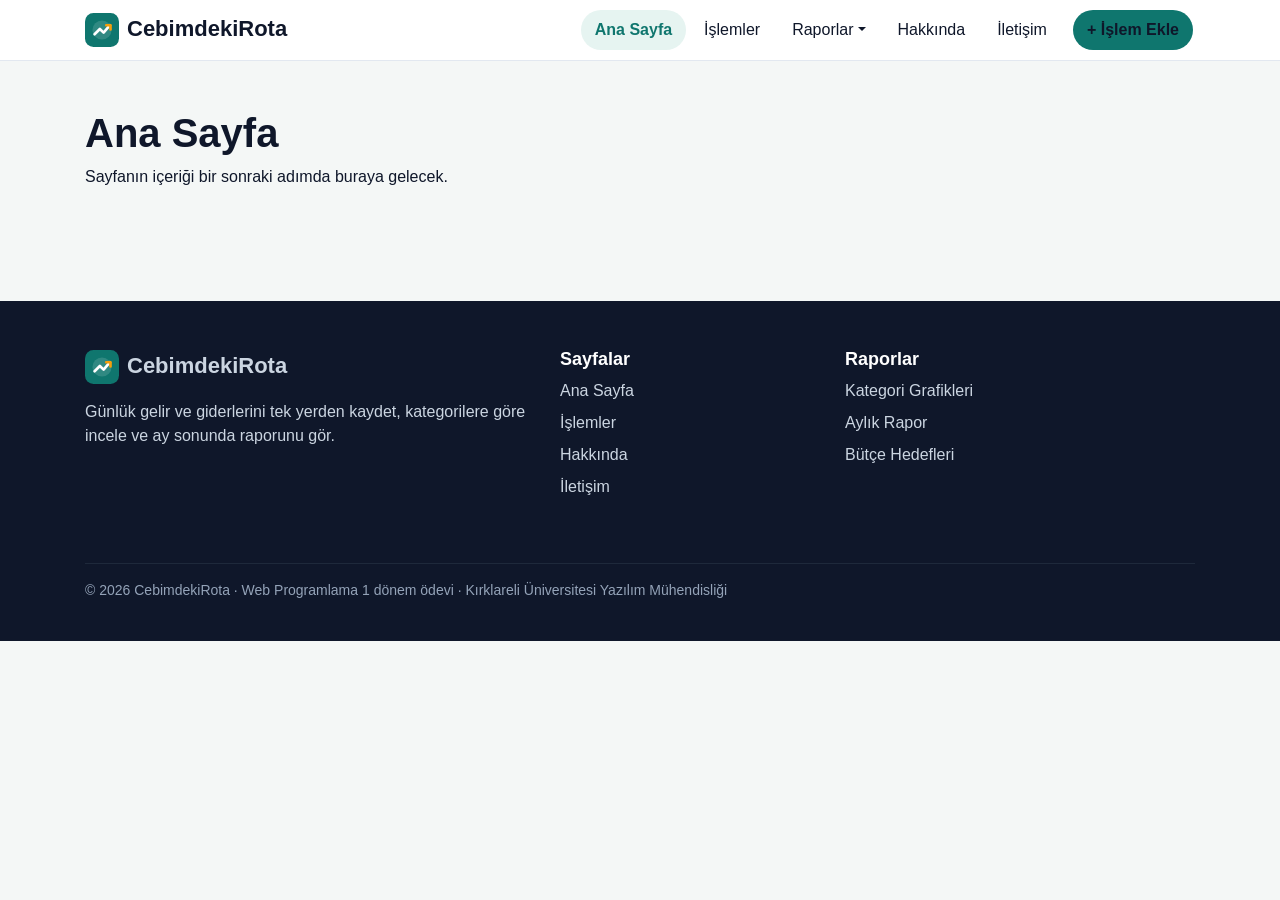
==== commit 59565f37: "Bootstrap 4.5.2, CSS hamburger menü, variables.css kaldırıldı" ====
--- a/index.html
+++ b/index.html
@@ -1,307 +1,64 @@
+
 <!DOCTYPE html>
-<html lang="tr" data-palette="zumrut">
+<html lang="tr">
 <head>
   <meta charset="UTF-8">
   <meta name="viewport" content="width=device-width, initial-scale=1">
-  <meta name="description" content="Günlük gelir ve giderlerini kaydet, kategori bazlı grafiklerle incele ve aylık raporunu gör.">
-  <title>Ana Sayfa | Bütçem</title>
-  <link rel="icon" type="image/svg+xml" href="img/favicon.svg">
+  <title>Ana Sayfa | CebimdekiRota</title>
+  <link rel="icon" href="img/favicon.svg">
 
-  <!-- Bootstrap 5 ve Bootstrap Icons (CDN) -->
-  <link rel="stylesheet" href="https://cdn.jsdelivr.net/npm/bootstrap@5.3.3/dist/css/bootstrap.min.css">
-  <link rel="stylesheet" href="https://cdn.jsdelivr.net/npm/bootstrap-icons@1.11.3/font/bootstrap-icons.min.css">
-
-  <!-- Google Fonts: 3 palet icin gereken aileler. Palet secilince kullanilmayanlari silin -->
-  <link rel="preconnect" href="https://fonts.googleapis.com">
-  <link rel="preconnect" href="https://fonts.gstatic.com" crossorigin>
-  <link href="https://fonts.googleapis.com/css2?family=DM+Sans:wght@400;500;700&family=Inter:wght@400;500;600&family=Manrope:wght@600;700;800&family=Poppins:wght@600;700&family=Sora:wght@600;700;800&display=swap" rel="stylesheet">
-
-  <!-- Site stilleri: once degiskenler, sonra ortak stiller -->
-  <link rel="stylesheet" href="css/variables.css">
+  <!-- Bootstrap CSS (CDN) -->
+  <link rel="stylesheet" href="https://maxcdn.bootstrapcdn.com/bootstrap/4.5.2/css/bootstrap.min.css">
+  <!-- Kendi stillerimiz (Bootstrap'ten sonra gelmeli) -->
   <link rel="stylesheet" href="css/style.css">
 </head>
 <body>
-  <!-- ===== Ust menu (tum sayfalarda ayni) ===== -->
-  <header class="site-header sticky-top">
-    <nav class="navbar navbar-expand-lg" aria-label="Ana menü">
+
+  <!-- ===== NAVBAR (tüm sayfalarda aynı) ===== -->
+  <header>
+    <nav class="menu-bar">
       <div class="container">
-        <a class="navbar-brand" href="index.html">
-          <img src="img/logo.svg" alt="Bütçem logosu" width="34" height="34">
-          <span>Bütçem</span>
-        </a>
-        <button class="navbar-toggler" type="button" data-bs-toggle="collapse" data-bs-target="#anaMenu"
-                aria-controls="anaMenu" aria-expanded="false" aria-label="Menüyü aç veya kapat">
-          <span class="navbar-toggler-icon"></span>
-        </button>
-        <div class="collapse navbar-collapse" id="anaMenu">
-          <ul class="navbar-nav ms-auto align-items-lg-center gap-lg-1">
-            <li class="nav-item"><a class="nav-link active" aria-current="page" href="index.html">Ana Sayfa</a></li>
-            <li class="nav-item"><a class="nav-link" href="islemler.html">İşlemler</a></li>
-            <li class="nav-item dropdown">
-              <a class="nav-link dropdown-toggle" href="#" role="button"
-                 data-bs-toggle="dropdown" aria-expanded="false">Raporlar</a>
-              <ul class="dropdown-menu dropdown-menu-end">
-            <li><a class="dropdown-item" href="kategoriler.html"><i class="bi bi-pie-chart"></i>Kategori Grafikleri</a></li>
-            <li><a class="dropdown-item" href="aylik-rapor.html"><i class="bi bi-calendar3"></i>Aylık Rapor</a></li>
-            <li><a class="dropdown-item" href="butce.html"><i class="bi bi-bullseye"></i>Bütçe Hedefleri</a></li>
-              </ul>
+        <a href="index.html" class="logo"><img src="img/logo.svg" alt="CebimdekiRota logosu">CebimdekiRota</a>
+
+        <div class="menu-alani">
+          <div class="hamburger"><span></span><span></span><span></span></div>
+          <ul class="menu">
+            <li><a href="index.html" class="aktif">Ana Sayfa</a></li>
+            <li><a href="islemler.html">İşlemler</a></li>
+            <li class="dropdown">
+              <a href="#" class="dropdown-toggle" data-toggle="dropdown">Raporlar</a>
+              <div class="dropdown-menu">
+                <a class="dropdown-item" href="kategoriler.html">Kategori Grafikleri</a>
+                <a class="dropdown-item" href="aylik-rapor.html">Aylık Rapor</a>
+                <a class="dropdown-item" href="butce.html">Bütçe Hedefleri</a>
+              </div>
             </li>
-            <li class="nav-item"><a class="nav-link" href="hakkinda.html">Hakkında</a></li>
-            <li class="nav-item"><a class="nav-link" href="iletisim.html">İletişim</a></li>
-            <li class="nav-item ms-lg-2 mt-2 mt-lg-0">
-              <a class="btn btn-brand" href="islemler.html#yeni-islem"><i class="bi bi-plus-lg"></i> İşlem Ekle</a>
-            </li>
+            <li><a href="hakkinda.html">Hakkında</a></li>
+            <li><a href="iletisim.html">İletişim</a></li>
+            <li><a href="islemler.html" class="menu-buton">+ İşlem Ekle</a></li>
           </ul>
         </div>
+
+        <div style="clear: both;"></div>
       </div>
     </nav>
   </header>
 
-  <main id="icerik">
-
-    <!-- ===== Hero ===== -->
-    <section class="hero" aria-labelledby="hero-baslik">
-      <div class="container">
-        <div class="row align-items-center g-4 g-lg-5">
-          <div class="col-lg-6">
-            <p class="badge text-bg-light border mb-3 px-3 py-2"><i class="bi bi-stars text-warning"></i> Kişisel bütçe takibi</p>
-            <h1 id="hero-baslik">Paranın nereye gittiğini <span>tek ekranda</span> gör.</h1>
-            <p class="lead text-muted-2 mt-3">Günlük gelir ve giderlerini kaydet, kategori bazlı grafiklerle incele, ay sonunda raporunu al. Bütçeni tahminle değil verilerle yönet.</p>
-            <div class="d-flex flex-wrap gap-2 mt-4">
-              <a class="btn btn-brand btn-lg" href="islemler.html#yeni-islem"><i class="bi bi-plus-lg"></i> İşlem Ekle</a>
-              <a class="btn btn-outline-brand btn-lg" href="aylik-rapor.html"><i class="bi bi-bar-chart-line"></i> Aylık Raporu Gör</a>
-            </div>
-            <ul class="hero-points">
-              <li><i class="bi bi-check-circle-fill"></i> Kategori bazlı grafikler</li>
-              <li><i class="bi bi-check-circle-fill"></i> Aylık rapor</li>
-              <li><i class="bi bi-check-circle-fill"></i> Bütçe limitleri</li>
-            </ul>
-          </div>
-          <div class="col-lg-6">
-            <img class="img-fluid" src="img/hero-illustration.svg" width="560" height="420"
-                 alt="Bakiye, halka grafik ve sütun grafik gösteren bütçe paneli illüstrasyonu">
-          </div>
-        </div>
-      </div>
-    </section>
-
-    <!-- ===== Bilgi uyarisi (Bootstrap Alert) ===== -->
-    <div class="container mt-4">
-      <div class="alert alert-info alert-dismissible fade show d-flex align-items-start gap-2" role="alert">
-        <i class="bi bi-info-circle-fill mt-1"></i>
-        <div>Bu sayfadaki rakamlar <strong>örnek verilerdir</strong>. Sistem tamamlandığında burada kendi kayıtların görünecek.</div>
-        <button type="button" class="btn-close" data-bs-dismiss="alert" aria-label="Uyarıyı kapat"></button>
-      </div>
-    </div>
-
-    <!-- ===== Aylik ozet kutulari ===== -->
-    <section class="section pt-3" aria-labelledby="ozet-baslik">
-      <div class="container">
-        <div class="d-flex flex-wrap align-items-end justify-content-between gap-2 mb-3">
-          <div>
-            <h2 class="section-title" id="ozet-baslik">Kasım 2026 özeti</h2>
-            <p class="section-lead mb-0">Bu ayın gelir, gider ve birikim durumu.</p>
-          </div>
-        </div>
-        <div class="row g-3">
-          <div class="col-sm-6 col-xl-3">
-            <article class="card card-soft card-hover h-100"><div class="card-body stat-card">
-              <span class="stat-icon"><i class="bi bi-wallet2"></i></span>
-              <div><p class="stat-label">Güncel bakiye</p>
-                <p class="stat-value money">48.350 ₺</p>
-                <p class="stat-note">Tüm hesaplar toplamı</p></div>
-            </div></article>
-          </div>
-          <div class="col-sm-6 col-xl-3">
-            <article class="card card-soft card-hover h-100"><div class="card-body stat-card">
-              <span class="stat-icon is-income"><i class="bi bi-arrow-down-left-circle"></i></span>
-              <div><p class="stat-label">Toplam gelir</p>
-                <p class="stat-value text-income money">40.000 ₺</p>
-                <span class="badge-delta is-bad">%9,1 düşük</span> <small class="text-muted-2">Ekim'e göre</small></div>
-            </div></article>
-          </div>
-          <div class="col-sm-6 col-xl-3">
-            <article class="card card-soft card-hover h-100"><div class="card-body stat-card">
-              <span class="stat-icon is-expense"><i class="bi bi-arrow-up-right-circle"></i></span>
-              <div><p class="stat-label">Toplam gider</p>
-                <p class="stat-value text-expense money">23.100 ₺</p>
-                <span class="badge-delta is-good">%15,4 düşük</span> <small class="text-muted-2">Ekim'e göre</small></div>
-            </div></article>
-          </div>
-          <div class="col-sm-6 col-xl-3">
-            <article class="card card-soft card-hover h-100"><div class="card-body stat-card">
-              <span class="stat-icon is-accent"><i class="bi bi-piggy-bank"></i></span>
-              <div><p class="stat-label">Tasarruf oranı</p>
-                <p class="stat-value">%42,3</p>
-                <p class="stat-note">Net birikim 16.900,00 ₺</p></div>
-            </div></article>
-          </div>
-        </div>
-      </div>
-    </section>
-
-    <!-- ===== Son islemler ve kategori ozeti ===== -->
-    <section class="section pt-0" aria-labelledby="son-baslik">
-      <div class="container">
-        <div class="row g-4">
-          <div class="col-lg-8">
-            <div class="card card-soft h-100"><div class="card-body">
-              <div class="card-title-row">
-                <h2 id="son-baslik">Son işlemler</h2>
-                <a class="btn btn-outline-brand btn-sm" href="islemler.html">Tümünü gör</a>
-              </div>
-              <div class="table-responsive">
-                <table class="table table-modern">
-                  <caption class="visually-hidden">Son beş gelir ve gider işlemi</caption>
-                  <thead><tr><th scope="col">Tarih</th><th scope="col">Açıklama</th><th scope="col">Kategori</th><th scope="col">Tür</th><th scope="col" class="text-end">Tutar</th></tr></thead>
-                  <tbody>
-        <tr data-id="110" data-type="gider" data-category="market">
-          <td><time datetime="2026-11-17">17.11.2026</time></td>
-          <td>Haftalık market alışverişi</td>
-          <td><span class="badge-cat cat-market">Market</span></td>
-          <td><span class="badge-tur is-gider">Gider</span></td>
-          <td class="amount amount-gider">-640,00 ₺</td>
-        </tr>
-        <tr data-id="109" data-type="gider" data-category="ulasim">
-          <td><time datetime="2026-11-16">16.11.2026</time></td>
-          <td>İstanbulkart yükleme</td>
-          <td><span class="badge-cat cat-ulasim">Ulaşım</span></td>
-          <td><span class="badge-tur is-gider">Gider</span></td>
-          <td class="amount amount-gider">-250,00 ₺</td>
-        </tr>
-        <tr data-id="108" data-type="gelir" data-category="freelans">
-          <td><time datetime="2026-11-15">15.11.2026</time></td>
-          <td>Web tasarım projesi</td>
-          <td><span class="badge-cat cat-freelans">Freelans</span></td>
-          <td><span class="badge-tur is-gelir">Gelir</span></td>
-          <td class="amount amount-gelir">+6.500,00 ₺</td>
-        </tr>
-        <tr data-id="107" data-type="gider" data-category="eglence">
-          <td><time datetime="2026-11-14">14.11.2026</time></td>
-          <td>Sinema bileti</td>
-          <td><span class="badge-cat cat-eglence">Eğlence</span></td>
-          <td><span class="badge-tur is-gider">Gider</span></td>
-          <td class="amount amount-gider">-320,00 ₺</td>
-        </tr>
-        <tr data-id="106" data-type="gider" data-category="fatura">
-          <td><time datetime="2026-11-12">12.11.2026</time></td>
-          <td>Elektrik faturası</td>
-          <td><span class="badge-cat cat-fatura">Fatura</span></td>
-          <td><span class="badge-tur is-gider">Gider</span></td>
-          <td class="amount amount-gider">-540,00 ₺</td>
-        </tr>
-                  </tbody>
-                </table>
-              </div>
-            </div></div>
-          </div>
-          <div class="col-lg-4">
-            <div class="card card-soft h-100"><div class="card-body">
-              <div class="card-title-row">
-                <h2>En çok harcananlar</h2>
-                <a href="kategoriler.html" class="small fw-semibold">Grafikler</a>
-              </div>
-              <ul class="list-unstyled m-0">
-          <li class="cat-row cat-kira">
-            <span class="cat-name"><span class="dot"></span>Kira / Konut</span>
-            <span class="cat-value">9.000,00 ₺</span>
-            <div class="meter" style="--value:39.0" role="img" aria-label="Kira / Konut payı yüzde 39,0"><span></span></div>
-          </li>
-          <li class="cat-row cat-market">
-            <span class="cat-name"><span class="dot"></span>Market</span>
-            <span class="cat-value">5.400,00 ₺</span>
-            <div class="meter" style="--value:23.4" role="img" aria-label="Market payı yüzde 23,4"><span></span></div>
-          </li>
-          <li class="cat-row cat-ulasim">
-            <span class="cat-name"><span class="dot"></span>Ulaşım</span>
-            <span class="cat-value">2.100,00 ₺</span>
-            <div class="meter" style="--value:9.1" role="img" aria-label="Ulaşım payı yüzde 9,1"><span></span></div>
-          </li>
-          <li class="cat-row cat-fatura">
-            <span class="cat-name"><span class="dot"></span>Fatura</span>
-            <span class="cat-value">2.700,00 ₺</span>
-            <div class="meter" style="--value:11.7" role="img" aria-label="Fatura payı yüzde 11,7"><span></span></div>
-          </li>
-              </ul>
-            </div></div>
-          </div>
-        </div>
-      </div>
-    </section>
-
-    <!-- ===== Nasil calisir (Carousel) ===== -->
-    <section class="section pt-0" aria-labelledby="nasil-baslik">
-      <div class="container">
-        <h2 class="section-title" id="nasil-baslik">3 adımda nasıl çalışır?</h2>
-        <p class="section-lead mb-4">Kaydet, kategorilere ayır, raporunu al.</p>
-        <div id="adimlar" class="carousel slide" data-bs-ride="carousel" aria-label="Kullanım adımları">
-          <div class="carousel-indicators">
-            <button type="button" data-bs-target="#adimlar" data-bs-slide-to="0" class="active" aria-current="true" aria-label="Adım 1"></button>
-            <button type="button" data-bs-target="#adimlar" data-bs-slide-to="1" aria-label="Adım 2"></button>
-            <button type="button" data-bs-target="#adimlar" data-bs-slide-to="2" aria-label="Adım 3"></button>
-          </div>
-          <div class="carousel-inner">
-            <div class="carousel-item active">
-              <img src="img/slide-1.svg" class="d-block w-100" width="1200" height="420" alt="Gelir veya gider türü seçilen ve tutarı girilen işlem formu">
-              <div class="carousel-caption"><h3>1. İşlemini kaydet</h3><p>Gelir mi gider mi, ne kadar ve hangi kategori. Birkaç saniyede biter.</p></div>
-            </div>
-            <div class="carousel-item">
-              <img src="img/slide-2.svg" class="d-block w-100" width="1200" height="420" alt="Renkli halka grafik ve yanında kategori etiketleri">
-              <div class="carousel-caption"><h3>2. Kategorilere ayır</h3><p>Kira, market, ulaşım gibi gruplarla paranın nereye gittiğini gör.</p></div>
-            </div>
-            <div class="carousel-item">
-              <img src="img/slide-3.svg" class="d-block w-100" width="1200" height="420" alt="Aylık gelir ve gider sütun grafiği">
-              <div class="carousel-caption"><h3>3. Aylık raporunu al</h3><p>Aylar arası farkları karşılaştır, bütçeni buna göre ayarla.</p></div>
-            </div>
-          </div>
-          <button class="carousel-control-prev" type="button" data-bs-target="#adimlar" data-bs-slide="prev">
-            <span class="carousel-control-prev-icon" aria-hidden="true"></span><span class="visually-hidden">Önceki</span>
-          </button>
-          <button class="carousel-control-next" type="button" data-bs-target="#adimlar" data-bs-slide="next">
-            <span class="carousel-control-next-icon" aria-hidden="true"></span><span class="visually-hidden">Sonraki</span>
-          </button>
-        </div>
-      </div>
-    </section>
-
-    <!-- ===== Ozellikler ===== -->
-    <section class="section pt-0" aria-labelledby="ozellik-baslik">
-      <div class="container">
-        <h2 class="section-title mb-4" id="ozellik-baslik">Neden Bütçem?</h2>
-        <div class="row g-3">
-          <div class="col-md-4"><article class="card card-soft card-hover feature-card h-100"><div class="card-body">
-            <span class="stat-icon"><i class="bi bi-pencil-square"></i></span>
-            <h3>Hızlı kayıt</h3><p>Tek formla gelir ve gider ekle. Tekrarlayan ödemeleri bir kez tanımla.</p>
-          </div></article></div>
-          <div class="col-md-4"><article class="card card-soft card-hover feature-card h-100"><div class="card-body">
-            <span class="stat-icon is-income"><i class="bi bi-pie-chart"></i></span>
-            <h3>Anlaşılır grafikler</h3><p>Kategori bazlı halka ve çubuk grafiklerle harcama alışkanlığını gör.</p>
-          </div></article></div>
-          <div class="col-md-4"><article class="card card-soft card-hover feature-card h-100"><div class="card-body">
-            <span class="stat-icon is-accent"><i class="bi bi-bullseye"></i></span>
-            <h3>Bütçe limitleri</h3><p>Kategori başına aylık limit koy, limite yaklaşınca haberin olsun.</p>
-          </div></article></div>
-        </div>
-
-        <div class="cta-band mt-5 d-flex flex-column flex-md-row align-items-md-center justify-content-between gap-3">
-          <div><h2 class="h3 mb-1">İlk işlemini şimdi ekle</h2><p class="mb-0">Bakiyen ve grafiklerin hemen güncellenir.</p></div>
-          <a class="btn btn-light btn-lg text-nowrap fw-bold" href="islemler.html#yeni-islem">İşlem Ekle <i class="bi bi-arrow-right"></i></a>
-        </div>
-      </div>
-    </section>
+  <!-- ===== SAYFA İÇERİĞİ ===== -->
+  <main class="container py-5">
+    <h1>Ana Sayfa</h1>
+    <p>Sayfanın içeriği bir sonraki adımda buraya gelecek.</p>
   </main>
 
-  <!-- ===== Alt bilgi (tum sayfalarda ayni) ===== -->
+  <!-- ===== FOOTER (tüm sayfalarda aynı) ===== -->
   <footer class="site-footer">
     <div class="container">
-      <div class="row g-4">
-        <div class="col-lg-5">
-          <a class="d-inline-flex align-items-center gap-2 mb-3 text-white fw-heading fs-4 fw-bold" href="index.html">
-            <img src="img/logo.svg" alt="Bütçem logosu" width="34" height="34" loading="lazy"> Bütçem
-          </a>
-          <p class="mb-0">Günlük gelir ve giderlerini tek yerden kaydet, kategorilere göre incele ve ay sonunda raporunu gör.</p>
+      <div class="row">
+        <div class="col-lg-5 mb-4">
+          <p class="footer-logo"><img src="img/logo.svg" alt="CebimdekiRota logosu">CebimdekiRota</p>
+          <p>Günlük gelir ve giderlerini tek yerden kaydet, kategorilere göre incele ve ay sonunda raporunu gör.</p>
         </div>
-        <div class="col-6 col-lg-3">
+        <div class="col-6 col-lg-3 mb-4">
           <h2>Sayfalar</h2>
           <ul>
             <li><a href="index.html">Ana Sayfa</a></li>
@@ -310,7 +67,7 @@
             <li><a href="iletisim.html">İletişim</a></li>
           </ul>
         </div>
-        <div class="col-6 col-lg-4">
+        <div class="col-6 col-lg-4 mb-4">
           <h2>Raporlar</h2>
           <ul>
             <li><a href="kategoriler.html">Kategori Grafikleri</a></li>
@@ -319,14 +76,13 @@
           </ul>
         </div>
       </div>
-      <div class="footer-bottom d-flex flex-column flex-md-row justify-content-between gap-2">
-        <span>&copy; 2026 Bütçem. Web Programlama 1 dönem ödevi.</span>
-        <span>Kırklareli Üniversitesi, Yazılım Mühendisliği</span>
-      </div>
+      <p class="footer-alt">&copy; 2026 CebimdekiRota · Web Programlama 1 dönem ödevi · Kırklareli Üniversitesi Yazılım Mühendisliği</p>
     </div>
   </footer>
 
-  <!-- Bootstrap JS: menü, dropdown, modal, sekme, akordeon ve carousel icin gerekli (kendi JavaScript kodumuz yok) -->
-  <script src="https://cdn.jsdelivr.net/npm/bootstrap@5.3.3/dist/js/bootstrap.bundle.min.js"></script>
+  <!-- Açılır menü için gerekli JavaScript kütüphaneleri (sayfanın en sonunda) -->
+  <script src="https://ajax.googleapis.com/ajax/libs/jquery/3.5.1/jquery.min.js"></script>
+  <script src="https://cdnjs.cloudflare.com/ajax/libs/popper.js/1.16.0/umd/popper.min.js"></script>
+  <script src="https://maxcdn.bootstrapcdn.com/bootstrap/4.5.2/js/bootstrap.min.js"></script>
 </body>
 </html>
--- a/css/style.css
+++ b/css/style.css
@@ -1,473 +1,207 @@
+
 /* =========================================================
-   style.css  |  Butcem, ortak stiller (tum sayfalar)
-   Not: Projede kendi JavaScript kodu yok. Grafikler, hover ve renkler saf CSS.
-   Icindekiler:
+   style.css  |  CebimdekiRota - tüm sayfaların ortak stilleri
+
+   Renk paleti (Zümrüt):
+     #0f766e  ana renk (butonlar, linkler, vurgular)
+     #115e59  koyu ton (hover)
+     #e6f4f1  açık ton (zeminler)
+     #f59e0b  vurgu rengi (rozetler, ikon detayları)
+     #f4f7f6  sayfa arka planı
+     #0f172a  yazı rengi       #64748b  soluk yazı
+     #e2e8f0  kenarlık rengi
+     #15803d  gelir (yeşil)    #b91c1c  gider (kırmızı)
+
+   İçindekiler:
      1. Temel ayarlar
-     2. Navbar ve footer
-     3. Butonlar
-     4. Sayfa basliklari ve hero
-     5. Kartlar ve ozet kutulari
-     6. Tablo ve rozetler
-     7. Grafikler (saf CSS)
-     8. Form
-     9. Bootstrap bilesen ayarlari
-    10. Yardimci siniflar ve responsive
+     2. Navbar
+     3. Footer
+     4. Mobil ve tablet (992px'ten dar ekranlar)
    ========================================================= */
 
+
 /* ---------- 1. Temel ayarlar ---------- */
-:root {
-  --bs-body-font-family: var(--font-body);
-  --bs-body-bg: var(--bg);
-  --bs-body-color: var(--text);
-  --bs-link-color: var(--brand);
-  --bs-link-hover-color: var(--brand-dark);
-  --bs-border-color: var(--border);
-}
-
 body {
-  font-family: var(--font-body);
-  background: var(--bg);
-  color: var(--text);
-  line-height: 1.6;
-}
-
-h1, h2, h3, h4, h5, h6,
-.navbar-brand {
-  font-family: var(--font-heading);
-  letter-spacing: -0.01em;
-}
-
-h1 { font-weight: 800; }
-h2, h3 { font-weight: 700; }
-
-a { text-underline-offset: 3px; }
-
-:focus-visible {
-  outline: 3px solid color-mix(in srgb, var(--brand) 45%, white);
-  outline-offset: 2px;
-}
-
-.section { padding: 3.5rem 0; }
-.section-title { font-size: clamp(1.4rem, 2.4vw, 1.9rem); margin-bottom: 0.4rem; }
-.section-lead { color: var(--muted); max-width: 60ch; }
-
-/* ---------- 2. Navbar ve footer ---------- */
-.site-header {
-  background: rgba(255, 255, 255, 0.92);
-  backdrop-filter: blur(10px);
-  border-bottom: 1px solid var(--border);
-  z-index: 1030;
-}
-
-.navbar-brand {
-  display: flex;
-  align-items: center;
-  gap: 0.6rem;
-  font-weight: 800;
-  font-size: 1.35rem;
-  color: var(--text);
-}
-.navbar-brand:hover { color: var(--brand); }
-
-.navbar .nav-link {
-  font-weight: 500;
-  color: var(--text);
-  padding: 0.55rem 0.9rem;
-  border-radius: 999px;
-  transition: background-color 0.2s, color 0.2s;
-}
-.navbar .nav-link:hover,
-.navbar .nav-link:focus { background: var(--brand-soft); color: var(--brand-dark); }
-.navbar .nav-link.active { background: var(--brand-soft); color: var(--brand); font-weight: 700; }
-
-.dropdown-menu {
-  border: 1px solid var(--border);
-  border-radius: var(--radius-sm);
-  box-shadow: var(--shadow);
-  padding: 0.5rem;
-}
-.dropdown-item {
-  border-radius: 8px;
-  padding: 0.55rem 0.8rem;
-  display: flex;
-  align-items: center;
-  gap: 0.6rem;
-}
-.dropdown-item:hover,
-.dropdown-item:focus { background: var(--brand-soft); color: var(--brand-dark); }
-.dropdown-item.active { background: var(--brand); color: #fff; }
-
+  font-family: "Segoe UI", Arial, sans-serif;
+  background-color: #f4f7f6;
+  color: #0f172a;
+}
+
+h1, h2, h3 {
+  font-weight: bold;
+}
+
+
+/* ---------- 2. Navbar ---------- */
+.menu-bar {
+  background-color: white;
+  border-bottom: 1px solid #e2e8f0;
+}
+
+/* Logo: solda */
+.logo {
+  float: left;
+  padding: 12px 0;
+  font-size: 22px;
+  font-weight: bold;
+  color: #0f172a;
+}
+.logo:link, .logo:visited {
+  color: #0f172a;
+  text-decoration: none;
+}
+.logo:hover {
+  color: #0f766e;
+  text-decoration: none;
+}
+.logo img {
+  width: 34px;
+  height: 34px;
+  margin-right: 8px;
+}
+
+/* Menü: sağda */
+.menu-alani {
+  float: right;
+  position: relative;          /* mobilde açılan menü buna göre konumlanır */
+}
+.menu {
+  list-style-type: none;
+  margin: 0;
+  padding: 0;
+}
+.menu li {
+  float: left;                 /* linkler yan yana */
+}
+.menu a {
+  display: block;
+  margin: 10px 2px;
+  padding: 8px 14px;
+  border-radius: 20px;
+  color: #0f172a;
+}
+.menu a:link, .menu a:visited {
+  color: #0f172a;
+  text-decoration: none;
+}
+.menu a:hover {
+  background-color: #e6f4f1;
+  color: #115e59;
+  text-decoration: none;
+}
+
+/* Bulunduğumuz sayfanın linki */
+.menu a.aktif {
+  background-color: #e6f4f1;
+  color: #0f766e;
+  font-weight: bold;
+}
+
+/* Açılır menünün (dropdown) içindeki linkler */
+.menu .dropdown-menu a {
+  margin: 0;
+  padding: 8px 16px;
+  border-radius: 0;
+}
+
+/* "İşlem Ekle" butonu */
+.menu .menu-buton {
+  margin-left: 10px;
+  background-color: #0f766e;
+  color: white;
+  font-weight: bold;
+}
+.menu .menu-buton:hover {
+  background-color: #115e59;
+  color: white;
+}
+
+/* Hamburger simgesi: geniş ekranda gizli */
+.hamburger {
+  display: none;
+  padding: 16px 0;
+}
+.hamburger span {
+  display: block;
+  width: 26px;
+  height: 3px;
+  margin: 5px 0;
+  background-color: #0f172a;
+}
+
+
+/* ---------- 3. Footer ---------- */
 .site-footer {
-  background: #0f172a;
+  margin-top: 48px;
+  padding-top: 48px;
+  padding-bottom: 24px;
+  background-color: #0f172a;
   color: #cbd5e1;
-  padding: 3rem 0 1.5rem;
-  margin-top: 3rem;
-}
-.site-footer h2 { color: #fff; font-size: 1rem; margin-bottom: 1rem; }
-.site-footer a { color: #cbd5e1; text-decoration: none; }
-.site-footer a:hover { color: #fff; text-decoration: underline; }
-.site-footer ul { list-style: none; padding: 0; margin: 0; }
-.site-footer li { margin-bottom: 0.5rem; }
-.footer-bottom {
+}
+.site-footer h2 {
+  color: white;
+  font-size: 18px;
+}
+.site-footer ul {
+  list-style-type: none;
+  padding: 0;
+}
+.site-footer li {
+  margin-bottom: 8px;
+}
+.site-footer a:link, .site-footer a:visited {
+  color: #cbd5e1;
+  text-decoration: none;
+}
+.site-footer a:hover {
+  color: white;
+  text-decoration: underline;
+}
+.footer-logo {
+  font-size: 22px;
+  font-weight: bold;
+}
+.footer-logo img {
+  width: 34px;
+  height: 34px;
+  margin-right: 8px;
+}
+.footer-alt {
+  margin-top: 24px;
+  padding-top: 16px;
   border-top: 1px solid #1e293b;
-  margin-top: 2rem;
-  padding-top: 1.25rem;
-  font-size: 0.875rem;
+  font-size: 14px;
   color: #94a3b8;
 }
 
-/* ---------- 3. Butonlar ---------- */
-.btn { border-radius: 999px; font-weight: 600; padding: 0.55rem 1.25rem; }
-
-.btn-brand {
-  background: var(--brand);
-  border: 2px solid var(--brand);
-  color: #fff;
-  transition: transform 0.15s, background-color 0.2s, box-shadow 0.2s;
-}
-.btn-brand:hover,
-.btn-brand:focus {
-  background: var(--brand-dark);
-  border-color: var(--brand-dark);
-  color: #fff;
-  transform: translateY(-2px);
-  box-shadow: 0 8px 18px color-mix(in srgb, var(--brand) 35%, transparent);
-}
-
-.btn-outline-brand {
-  background: transparent;
-  border: 2px solid var(--brand);
-  color: var(--brand);
-  transition: transform 0.15s, background-color 0.2s, color 0.2s;
-}
-.btn-outline-brand:hover,
-.btn-outline-brand:focus {
-  background: var(--brand);
-  color: #fff;
-  transform: translateY(-2px);
-}
-
-.btn-light-glass {
-  background: rgba(255, 255, 255, 0.16);
-  border: 2px solid rgba(255, 255, 255, 0.5);
-  color: #fff;
-}
-.btn-light-glass:hover { background: #fff; color: var(--brand-dark); }
-
-/* ---------- 4. Sayfa basliklari ve hero ---------- */
-.hero {
-  background:
-    radial-gradient(900px 400px at 85% 0%, color-mix(in srgb, var(--accent) 18%, transparent), transparent 60%),
-    linear-gradient(135deg, var(--brand-soft), #ffffff 70%);
-  padding: 4rem 0 3.5rem;
-}
-.hero h1 { font-size: clamp(2rem, 4.6vw, 3.2rem); line-height: 1.12; }
-.hero h1 span { color: var(--brand); }
-.hero-points { list-style: none; padding: 0; margin: 1.5rem 0 0; display: flex; flex-wrap: wrap; gap: 0.6rem 1.2rem; }
-.hero-points li { display: flex; align-items: center; gap: 0.4rem; color: var(--muted); font-weight: 500; }
-.hero-points i { color: var(--brand); }
-
-.page-header {
-  background: linear-gradient(120deg, var(--brand-dark), var(--brand));
-  color: #fff;
-  padding: 2.6rem 0 2.4rem;
-}
-.page-header h1 { font-size: clamp(1.6rem, 3.4vw, 2.4rem); margin-bottom: 0.3rem; }
-.page-header p { color: rgba(255, 255, 255, 0.85); margin: 0; max-width: 62ch; }
-.page-header .breadcrumb { margin-bottom: 0.8rem; --bs-breadcrumb-divider-color: rgba(255, 255, 255, 0.6); }
-.page-header .breadcrumb a { color: #fff; }
-.page-header .breadcrumb-item.active { color: rgba(255, 255, 255, 0.75); }
-
-/* ---------- 5. Kartlar ve ozet kutulari ---------- */
-.card-soft {
-  background: var(--surface);
-  border: 1px solid var(--border);
-  border-radius: var(--radius);
-  box-shadow: var(--shadow);
-}
-.card-hover { transition: transform 0.2s, box-shadow 0.2s, border-color 0.2s; }
-.card-hover:hover {
-  transform: translateY(-4px);
-  box-shadow: var(--shadow-hover);
-  border-color: color-mix(in srgb, var(--brand) 35%, var(--border));
-}
-.card-title-row { display: flex; align-items: center; justify-content: space-between; gap: 1rem; margin-bottom: 1rem; }
-.card-title-row h2, .card-title-row h3 { font-size: 1.1rem; margin: 0; }
-
-.stat-card { display: flex; gap: 1rem; align-items: flex-start; }
-.stat-icon {
-  flex: none;
-  width: 48px;
-  height: 48px;
-  display: grid;
-  place-items: center;
-  border-radius: 14px;
-  background: var(--brand-soft);
-  color: var(--brand);
-  font-size: 1.4rem;
-}
-.stat-icon.is-income { background: var(--income-soft); color: var(--income); }
-.stat-icon.is-expense { background: var(--expense-soft); color: var(--expense); }
-.stat-icon.is-accent { background: var(--warning-soft); color: var(--warning-text); }
-.stat-label { color: var(--muted); font-size: 0.875rem; font-weight: 500; margin: 0; }
-.stat-value { font-family: var(--font-heading); font-size: 1.6rem; font-weight: 800; margin: 0.1rem 0 0.2rem; line-height: 1.2; }
-.stat-note { font-size: 0.8rem; color: var(--muted); margin: 0; }
-
-.feature-card .stat-icon { margin-bottom: 1rem; }
-.feature-card h3 { font-size: 1.1rem; }
-.feature-card p { color: var(--muted); margin: 0; }
-
-.team-card img { width: 88px; height: 88px; border-radius: 50%; margin-bottom: 0.8rem; }
-
-.cta-band {
-  background: linear-gradient(120deg, var(--brand-dark), var(--brand));
-  color: #fff;
-  border-radius: calc(var(--radius) + 6px);
-  padding: 2.5rem;
-}
-.cta-band p { color: rgba(255, 255, 255, 0.85); }
-
-/* ---------- 6. Tablo ve rozetler ---------- */
-/* Gizli (visually-hidden) basliklar tabloyu tasirmasin diye kaydirma alani konumlu olmali */
-.table-responsive { position: relative; }
-
-.table-modern { --bs-table-bg: transparent; margin: 0; }
-.table-modern thead th {
-  font-size: 0.78rem;
-  text-transform: uppercase;
-  letter-spacing: 0.04em;
-  color: var(--muted);
-  border-bottom: 1px solid var(--border);
-  font-weight: 600;
-  white-space: nowrap;
-}
-.table-modern td { vertical-align: middle; border-color: var(--border); }
-.table-modern tbody tr { transition: background-color 0.15s; }
-.table-modern tbody tr:hover { background: var(--brand-soft); }
-.table-modern tfoot td { font-weight: 700; border-top: 2px solid var(--border); }
-
-.amount { font-variant-numeric: tabular-nums; font-weight: 700; white-space: nowrap; text-align: right; }
-.amount-gelir { color: var(--income); }
-.amount-gider { color: var(--expense); }
-
-.badge-cat {
-  display: inline-flex;
-  align-items: center;
-  gap: 0.45rem;
-  padding: 0.28rem 0.7rem;
-  border-radius: 999px;
-  font-size: 0.8rem;
-  font-weight: 600;
-  background: color-mix(in srgb, var(--c) 13%, white);
-  color: var(--text);
-  white-space: nowrap;
-}
-.badge-cat::before { content: ""; width: 9px; height: 9px; border-radius: 50%; background: var(--c); }
-
-.cat-kira { --c: var(--cat-kira); }
-.cat-market { --c: var(--cat-market); }
-.cat-ulasim { --c: var(--cat-ulasim); }
-.cat-fatura { --c: var(--cat-fatura); }
-.cat-eglence { --c: var(--cat-eglence); }
-.cat-saglik { --c: var(--cat-saglik); }
-.cat-diger { --c: var(--cat-diger); }
-.cat-maas { --c: var(--cat-maas); }
-.cat-freelans { --c: var(--cat-freelans); }
-.cat-gelirdiger { --c: var(--cat-gelirdiger); }
-
-.badge-tur { font-weight: 600; border-radius: 999px; padding: 0.3rem 0.7rem; font-size: 0.78rem; }
-.badge-tur.is-gelir { background: var(--income-soft); color: var(--income); }
-.badge-tur.is-gider { background: var(--expense-soft); color: var(--expense); }
-.badge-delta { border-radius: 999px; font-weight: 600; font-size: 0.78rem; padding: 0.25rem 0.6rem; }
-.badge-delta.is-good { background: var(--income-soft); color: var(--income); }
-.badge-delta.is-bad { background: var(--expense-soft); color: var(--expense); }
-.badge-delta.is-warn { background: var(--warning-soft); color: var(--warning-text); }
-.badge-delta.is-neutral { background: #e2e8f0; color: #334155; }
-
-/* ---------- 7. Grafikler (saf CSS, JavaScript gerekmez) ---------- */
-/* Halka grafik: --donut degiskenine conic-gradient yazilir */
-.donut {
-  position: relative;
-  width: 220px;
-  max-width: 100%;
-  aspect-ratio: 1;
-  border-radius: 50%;
-  background: var(--donut);
-  margin: 0 auto;
-}
-.donut::after {
-  content: "";
-  position: absolute;
-  inset: 24%;
-  background: var(--surface);
-  border-radius: 50%;
-}
-.donut-center {
-  position: absolute;
-  inset: 0;
-  z-index: 1;
-  display: flex;
-  flex-direction: column;
-  align-items: center;
-  justify-content: center;
-  text-align: center;
-}
-.donut-center small { color: var(--muted); font-size: 0.78rem; }
-.donut-center strong { font-family: var(--font-heading); font-size: 1.2rem; }
-
-/* Yatay ilerleme cubugu: --value yuzde, --c renk */
-.meter {
-  height: 9px;
-  background: #e8edf3;
-  border-radius: 999px;
-  overflow: hidden;
-}
-.meter > span {
-  display: block;
-  height: 100%;
-  width: min(100%, calc(var(--value) * 1%));
-  background: var(--c, var(--brand));
-  border-radius: 999px;
-  transition: width 0.6s ease;
-}
-.meter.is-ok { --c: var(--income); }
-.meter.is-warn { --c: #d97706; }
-.meter.is-over { --c: var(--expense); }
-
-.cat-row { display: grid; grid-template-columns: 1fr auto; gap: 0.25rem 1rem; padding: 0.7rem 0; border-bottom: 1px solid var(--border); }
-.cat-row:last-child { border-bottom: 0; }
-.cat-row .cat-name { display: flex; align-items: center; gap: 0.6rem; font-weight: 600; }
-.cat-row .cat-value { text-align: right; font-variant-numeric: tabular-nums; font-weight: 700; }
-.cat-row .cat-value small { color: var(--muted); font-weight: 500; }
-.cat-row .meter { grid-column: 1 / -1; }
-.dot { width: 11px; height: 11px; border-radius: 50%; background: var(--c); flex: none; }
-
-/* Sutun grafik: --h yukseklik yuzdesi */
-.chart-cols {
-  display: grid;
-  grid-auto-flow: column;
-  grid-auto-columns: 1fr;
-  gap: 0.75rem;
-  height: 260px;
-  align-items: end;
-  border-bottom: 2px solid var(--border);
-  padding: 0 0.25rem;
-}
-.chart-group { height: 100%; display: flex; align-items: flex-end; justify-content: center; gap: 6px; }
-.chart-bar {
-  width: min(28px, 38%);
-  height: calc(var(--h) * 1%);
-  border-radius: 8px 8px 0 0;
-  background: var(--c);
-  transition: filter 0.2s, transform 0.2s;
-}
-.chart-bar:hover { filter: brightness(1.12); transform: scaleY(1.02); transform-origin: bottom; }
-.bar-income { --c: var(--income); }
-.bar-expense { --c: #ef4444; }
-.bar-brand { --c: var(--brand); }
-.chart-labels { display: grid; grid-auto-flow: column; grid-auto-columns: 1fr; gap: 0.75rem; padding: 0.5rem 0.25rem 0; text-align: center; font-size: 0.8rem; color: var(--muted); }
-.legend { display: flex; flex-wrap: wrap; gap: 0.4rem 1.2rem; margin: 0 0 1rem; padding: 0; list-style: none; font-size: 0.85rem; color: var(--muted); }
-.legend li { display: flex; align-items: center; gap: 0.45rem; }
-
-.chart-hbar { display: grid; grid-template-columns: 90px 1fr 80px; align-items: center; gap: 0.75rem; margin-bottom: 0.7rem; font-size: 0.9rem; }
-.chart-hbar .meter { height: 14px; }
-.chart-hbar b { text-align: right; font-variant-numeric: tabular-nums; }
-
-/* ---------- 8. Form ---------- */
-.form-label { font-weight: 600; font-size: 0.9rem; }
-.form-control,
-.form-select {
-  border-radius: var(--radius-sm);
-  border: 1px solid #cbd5e1;
-  padding: 0.65rem 0.85rem;
-  transition: border-color 0.2s, box-shadow 0.2s;
-}
-.form-control:hover,
-.form-select:hover { border-color: var(--brand); }
-.form-control:focus,
-.form-select:focus {
-  border-color: var(--brand);
-  box-shadow: 0 0 0 4px color-mix(in srgb, var(--brand) 18%, transparent);
-}
-.form-check-input:checked { background-color: var(--brand); border-color: var(--brand); }
-.input-group-text { border-radius: var(--radius-sm); background: var(--brand-soft); border-color: #cbd5e1; color: var(--brand-dark); font-weight: 600; }
-.form-range { accent-color: var(--brand); }
-.select-auto { width: auto; min-width: 11rem; padding-right: 2.2rem; }
-
-/* Gelir / Gider secici (radio dugmeleri) */
-.tur-switch .btn { border-radius: var(--radius-sm); border: 2px solid var(--border); background: #fff; color: var(--text); }
-.btn-check:checked + .btn-tur-gelir { border-color: var(--income); background: var(--income-soft); color: var(--income); }
-.btn-check:checked + .btn-tur-gider { border-color: var(--expense); background: var(--expense-soft); color: var(--expense); }
-.btn-check:focus-visible + .btn { outline: 3px solid color-mix(in srgb, var(--brand) 45%, white); outline-offset: 2px; }
-
-/* Ana sayfadan #yeni-islem ile gelince formu vurgula (JavaScript'siz) */
-#yeni-islem:target { animation: vurgu 1.6s ease; }
-@keyframes vurgu {
-  0%, 100% { box-shadow: var(--shadow); }
-  30% { box-shadow: 0 0 0 6px color-mix(in srgb, var(--brand) 28%, transparent); }
-}
-
-/* ---------- 9. Bootstrap bilesen ayarlari ---------- */
-.nav-tabs { border-bottom: 2px solid var(--border); gap: 0.25rem; }
-.nav-tabs .nav-link { border: 0; border-radius: 10px 10px 0 0; color: var(--muted); font-weight: 600; padding: 0.7rem 1.2rem; }
-.nav-tabs .nav-link:hover { color: var(--brand); background: var(--brand-soft); }
-.nav-tabs .nav-link.active { color: var(--brand); background: var(--surface); box-shadow: inset 0 -3px 0 var(--brand); }
-
-.accordion {
-  --bs-accordion-border-color: var(--border);
-  --bs-accordion-border-radius: var(--radius);
-  --bs-accordion-inner-border-radius: calc(var(--radius) - 1px);
-  --bs-accordion-active-bg: var(--brand-soft);
-  --bs-accordion-active-color: var(--brand-dark);
-  --bs-accordion-btn-focus-box-shadow: 0 0 0 4px color-mix(in srgb, var(--brand) 18%, transparent);
-}
-.accordion-button { font-weight: 600; font-family: var(--font-heading); }
-
-.carousel { border-radius: var(--radius); overflow: hidden; box-shadow: var(--shadow); background: #f1f5f9; }
-/* Yazi, gorselin ustune binmesin diye altta ayri bir serit olarak durur */
-.carousel-caption {
-  position: relative;
-  inset: auto;
-  background: #0f172a;
-  text-align: left;
-  padding: 1rem 1.5rem 2.8rem;
-}
-.carousel-caption h3 { font-size: 1.1rem; margin-bottom: 0.2rem; }
-.carousel-caption p { margin: 0; font-size: 0.9rem; }
-.carousel-indicators [data-bs-target] { background-color: var(--brand); }
-
-.alert { border-radius: var(--radius-sm); }
-.modal-content { border: 0; border-radius: var(--radius); }
-.modal-header, .modal-footer { border-color: var(--border); }
-.pagination { --bs-pagination-active-bg: var(--brand); --bs-pagination-active-border-color: var(--brand); --bs-pagination-color: var(--brand); --bs-pagination-hover-color: var(--brand-dark); }
-
-/* ---------- 10. Yardimci siniflar ve responsive ---------- */
-.text-income { color: var(--income); }
-.text-expense { color: var(--expense); }
-.text-muted-2 { color: var(--muted); }
-.fw-heading { font-family: var(--font-heading); }
-
-@media (max-width: 991.98px) {
-  .navbar-collapse { padding: 0.8rem 0 1rem; }
-  .navbar .nav-link { border-radius: var(--radius-sm); }
-  .hero { padding: 2.6rem 0; }
-  .section { padding: 2.5rem 0; }
-}
-
-@media (max-width: 575.98px) {
-  .donut { width: 190px; }
-  .chart-cols { height: 200px; gap: 0.4rem; }
-  .chart-bar { width: min(16px, 40%); }
-  .chart-hbar { grid-template-columns: 70px 1fr 64px; font-size: 0.8rem; }
-  .stat-value { font-size: 1.35rem; }
-  .cta-band { padding: 1.6rem; }
-  .table-modern { font-size: 0.85rem; }
-}
-
-@media (prefers-reduced-motion: reduce) {
-  * { transition: none !important; animation: none !important; }
-}
-
-@media print {
-  .site-header, .site-footer, .btn { display: none !important; }
-}
+
+/* ---------- 4. Mobil ve tablet (992px'ten dar ekranlar) ---------- */
+@media screen and (max-width: 991px) {
+  .hamburger {
+    display: block;
+  }
+  .menu {
+    display: none;             /* menü gizli */
+    position: absolute;        /* hamburgerin altında açılır */
+    right: 0;
+    z-index: 10;
+    width: 220px;
+    padding: 6px;
+    background-color: white;
+    border: 1px solid #e2e8f0;
+    border-radius: 10px;
+  }
+  .menu li {
+    float: none;               /* linkler alt alta */
+  }
+  .menu-alani:hover .menu {
+    display: block;            /* üzerine gelince / dokununca açılır */
+  }
+  .menu a {
+    margin: 2px 0;
+  }
+  .menu .menu-buton {
+    margin-left: 0;
+    text-align: center;
+  }
+}
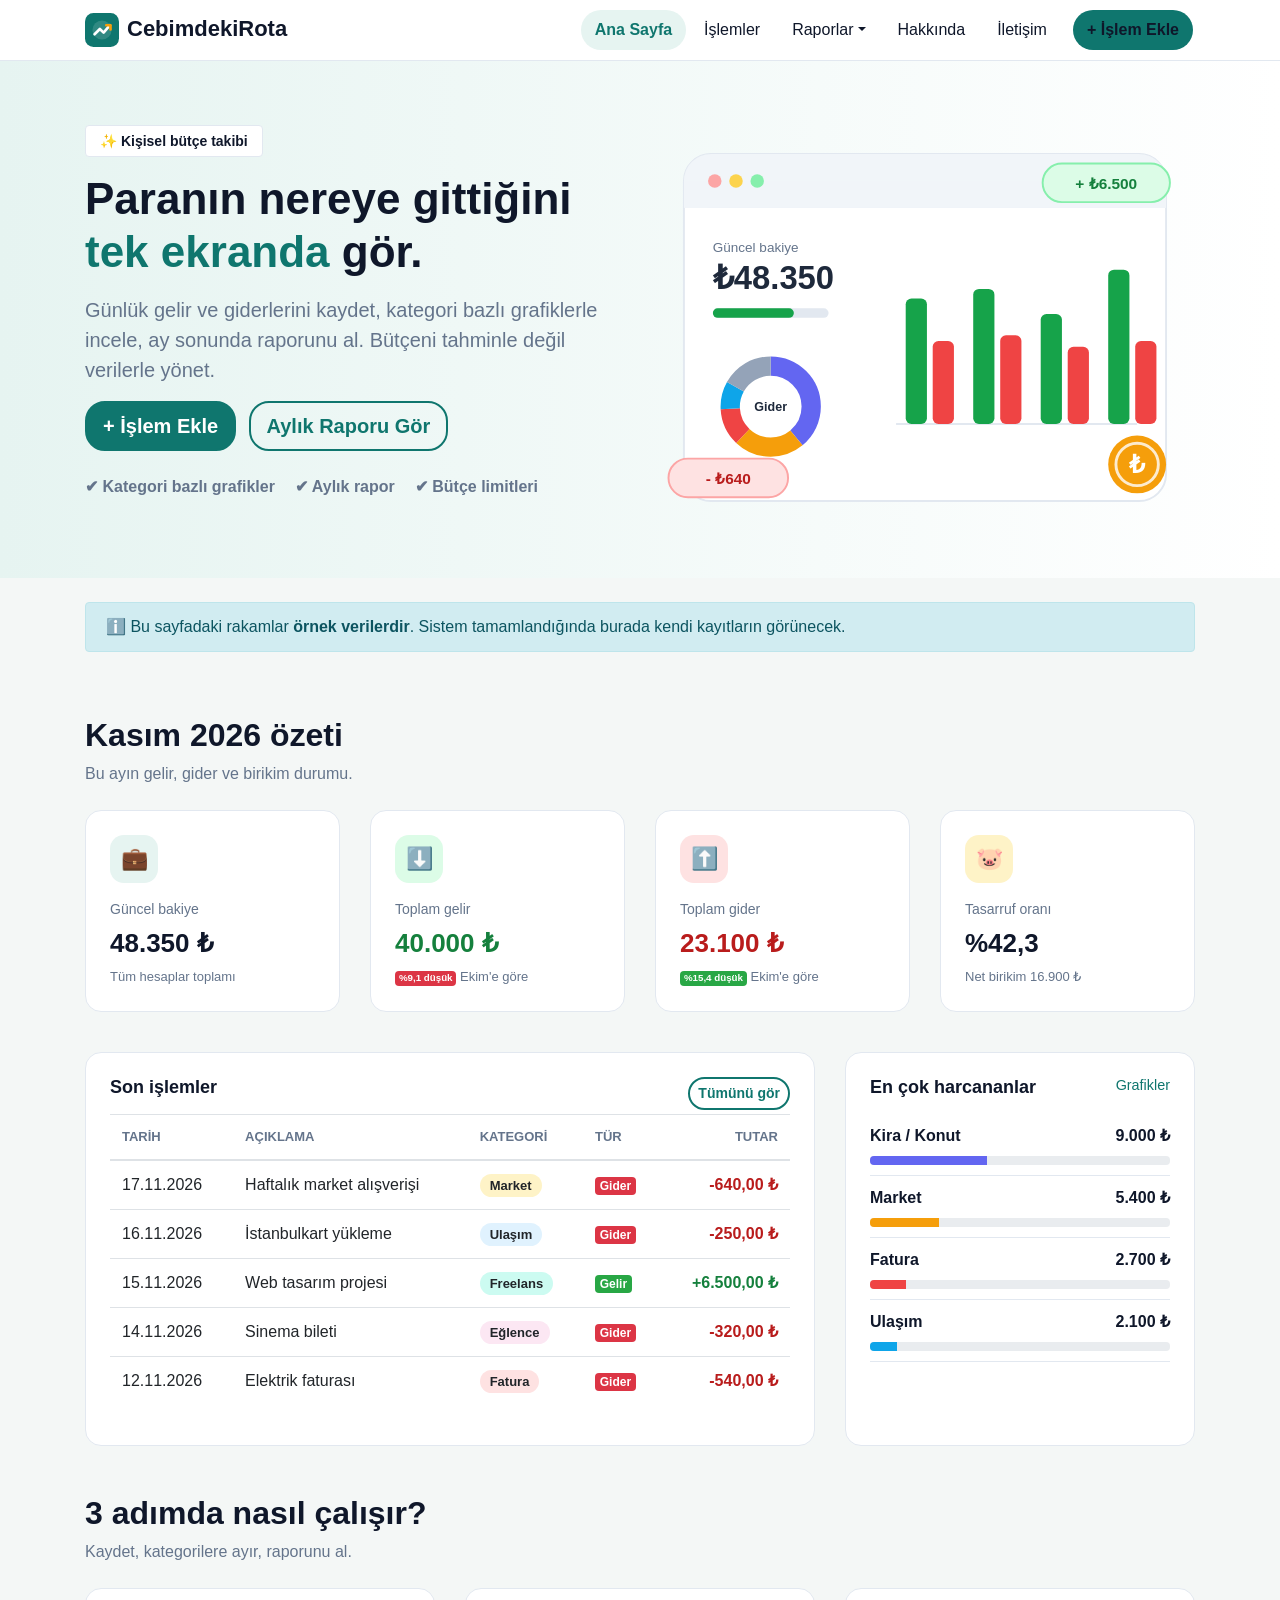
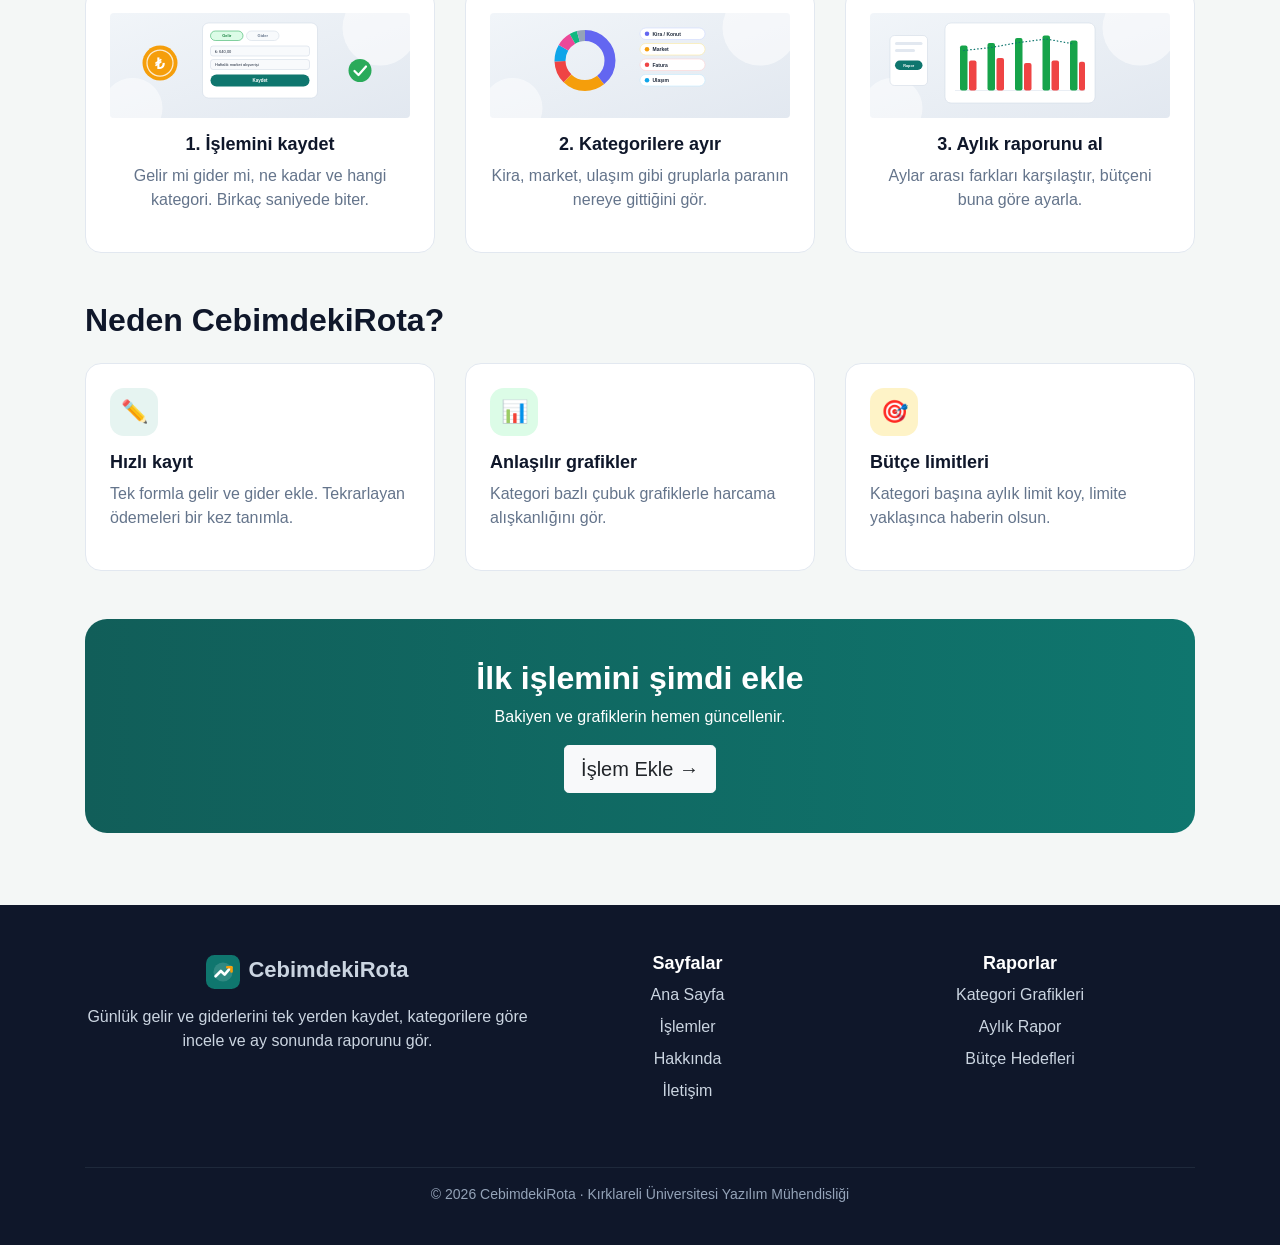
==== commit 2ffe578c: "görsel düzenleme" ====
--- a/index.html
+++ b/index.html
@@ -44,14 +44,244 @@
     </nav>
   </header>
 
-  <!-- ===== SAYFA İÇERİĞİ ===== -->
-  <main class="container py-5">
-    <h1>Ana Sayfa</h1>
-    <p>Sayfanın içeriği bir sonraki adımda buraya gelecek.</p>
+  <main>
+
+    <!-- ===== GİRİŞ (HERO) ===== -->
+    <section class="hero">
+      <div class="container">
+        <div class="row">
+          <div class="col-lg-6 mb-4">
+            <span class="badge etiket mb-3">✨ Kişisel bütçe takibi</span>
+            <h1>Paranın nereye gittiğini <span>tek ekranda</span> gör.</h1>
+            <p class="lead soluk mt-3">Günlük gelir ve giderlerini kaydet, kategori bazlı grafiklerle incele, ay sonunda raporunu al. Bütçeni tahminle değil verilerle yönet.</p>
+            <a href="islemler.html" class="btn buton-ana btn-lg mr-2 mb-2">+ İşlem Ekle</a>
+            <a href="aylik-rapor.html" class="btn buton-cerceve btn-lg mb-2">Aylık Raporu Gör</a>
+            <ul class="hero-maddeler">
+              <li>✔ Kategori bazlı grafikler</li>
+              <li>✔ Aylık rapor</li>
+              <li>✔ Bütçe limitleri</li>
+            </ul>
+          </div>
+          <div class="col-lg-6">
+            <img src="img/hero-illustration.svg" class="img-fluid" alt="Bakiye, halka grafik ve sütun grafik gösteren bütçe paneli çizimi">
+          </div>
+        </div>
+      </div>
+    </section>
+
+    <!-- ===== BİLGİ UYARISI (Bootstrap Alert) ===== -->
+    <div class="container mt-4">
+      <div class="alert alert-info">
+        ℹ️ Bu sayfadaki rakamlar <strong>örnek verilerdir</strong>. Sistem tamamlandığında burada kendi kayıtların görünecek.
+      </div>
+    </div>
+
+    <!-- ===== AYLIK ÖZET KUTULARI ===== -->
+    <section class="bolum">
+      <div class="container">
+        <h2>Kasım 2026 özeti</h2>
+        <p class="soluk mb-4">Bu ayın gelir, gider ve birikim durumu.</p>
+
+        <div class="row">
+          <div class="col-sm-6 col-lg-3 mb-3">
+            <article class="kutu ozet">
+              <div class="ikon">💼</div>
+              <p class="ozet-baslik">Güncel bakiye</p>
+              <p class="ozet-deger">48.350 ₺</p>
+              <p class="ozet-not">Tüm hesaplar toplamı</p>
+            </article>
+          </div>
+          <div class="col-sm-6 col-lg-3 mb-3">
+            <article class="kutu ozet">
+              <div class="ikon ikon-gelir">⬇️</div>
+              <p class="ozet-baslik">Toplam gelir</p>
+              <p class="ozet-deger gelir">40.000 ₺</p>
+              <p class="ozet-not"><span class="badge bg-danger text-white">%9,1 düşük</span> Ekim'e göre</p>
+            </article>
+          </div>
+          <div class="col-sm-6 col-lg-3 mb-3">
+            <article class="kutu ozet">
+              <div class="ikon ikon-gider">⬆️</div>
+              <p class="ozet-baslik">Toplam gider</p>
+              <p class="ozet-deger gider">23.100 ₺</p>
+              <p class="ozet-not"><span class="badge bg-success text-white">%15,4 düşük</span> Ekim'e göre</p>
+            </article>
+          </div>
+          <div class="col-sm-6 col-lg-3 mb-3">
+            <article class="kutu ozet">
+              <div class="ikon ikon-vurgu">🐷</div>
+              <p class="ozet-baslik">Tasarruf oranı</p>
+              <p class="ozet-deger">%42,3</p>
+              <p class="ozet-not">Net birikim 16.900 ₺</p>
+            </article>
+          </div>
+        </div>
+      </div>
+    </section>
+
+    <!-- ===== SON İŞLEMLER ve EN ÇOK HARCANANLAR ===== -->
+    <section class="bolum pt-0">
+      <div class="container">
+        <div class="row">
+
+          <!-- Sol: son işlemler tablosu -->
+          <div class="col-lg-8 mb-4">
+            <div class="kutu">
+              <h2 class="kutu-baslik">Son işlemler <a href="islemler.html" class="btn buton-cerceve btn-sm">Tümünü gör</a></h2>
+              <div class="table-responsive">
+                <table class="table table-hover">
+                  <thead>
+                    <tr>
+                      <th>Tarih</th>
+                      <th>Açıklama</th>
+                      <th>Kategori</th>
+                      <th>Tür</th>
+                      <th class="text-right">Tutar</th>
+                    </tr>
+                  </thead>
+                  <tbody>
+                    <tr>
+                      <td>17.11.2026</td>
+                      <td>Haftalık market alışverişi</td>
+                      <td><span class="kategori kat-market">Market</span></td>
+                      <td><span class="badge bg-danger text-white">Gider</span></td>
+                      <td class="text-right tutar gider">-640,00 ₺</td>
+                    </tr>
+                    <tr>
+                      <td>16.11.2026</td>
+                      <td>İstanbulkart yükleme</td>
+                      <td><span class="kategori kat-ulasim">Ulaşım</span></td>
+                      <td><span class="badge bg-danger text-white">Gider</span></td>
+                      <td class="text-right tutar gider">-250,00 ₺</td>
+                    </tr>
+                    <tr>
+                      <td>15.11.2026</td>
+                      <td>Web tasarım projesi</td>
+                      <td><span class="kategori kat-freelans">Freelans</span></td>
+                      <td><span class="badge bg-success text-white">Gelir</span></td>
+                      <td class="text-right tutar gelir">+6.500,00 ₺</td>
+                    </tr>
+                    <tr>
+                      <td>14.11.2026</td>
+                      <td>Sinema bileti</td>
+                      <td><span class="kategori kat-eglence">Eğlence</span></td>
+                      <td><span class="badge bg-danger text-white">Gider</span></td>
+                      <td class="text-right tutar gider">-320,00 ₺</td>
+                    </tr>
+                    <tr>
+                      <td>12.11.2026</td>
+                      <td>Elektrik faturası</td>
+                      <td><span class="kategori kat-fatura">Fatura</span></td>
+                      <td><span class="badge bg-danger text-white">Gider</span></td>
+                      <td class="text-right tutar gider">-540,00 ₺</td>
+                    </tr>
+                  </tbody>
+                </table>
+              </div>
+            </div>
+          </div>
+
+          <!-- Sağ: en çok harcanan kategoriler (Bootstrap progress bar) -->
+          <div class="col-lg-4 mb-4">
+            <div class="kutu">
+              <h2 class="kutu-baslik">En çok harcananlar <a href="kategoriler.html" class="small">Grafikler</a></h2>
+              <ul class="harcama-listesi">
+                <li>
+                  <span class="harcama-tutar">9.000 ₺</span>Kira / Konut
+                  <div class="progress"><div class="progress-bar" style="width:39%; background-color:#6366f1;"></div></div>
+                </li>
+                <li>
+                  <span class="harcama-tutar">5.400 ₺</span>Market
+                  <div class="progress"><div class="progress-bar" style="width:23%; background-color:#f59e0b;"></div></div>
+                </li>
+                <li>
+                  <span class="harcama-tutar">2.700 ₺</span>Fatura
+                  <div class="progress"><div class="progress-bar" style="width:12%; background-color:#ef4444;"></div></div>
+                </li>
+                <li>
+                  <span class="harcama-tutar">2.100 ₺</span>Ulaşım
+                  <div class="progress"><div class="progress-bar" style="width:9%; background-color:#0ea5e9;"></div></div>
+                </li>
+              </ul>
+            </div>
+          </div>
+
+        </div>
+      </div>
+    </section>
+
+    <!-- ===== 3 ADIMDA NASIL ÇALIŞIR? ===== -->
+    <section class="bolum pt-0">
+      <div class="container">
+        <h2>3 adımda nasıl çalışır?</h2>
+        <p class="soluk mb-4">Kaydet, kategorilere ayır, raporunu al.</p>
+        <div class="row">
+          <div class="col-md-4 mb-4">
+            <article class="kutu adim">
+              <img src="img/slide-1.svg" class="img-fluid rounded mb-3" alt="Gelir veya gider türü seçilen ve tutarı girilen işlem formu">
+              <h3>1. İşlemini kaydet</h3>
+              <p class="soluk">Gelir mi gider mi, ne kadar ve hangi kategori. Birkaç saniyede biter.</p>
+            </article>
+          </div>
+          <div class="col-md-4 mb-4">
+            <article class="kutu adim">
+              <img src="img/slide-2.svg" class="img-fluid rounded mb-3" alt="Renkli halka grafik ve yanında kategori etiketleri">
+              <h3>2. Kategorilere ayır</h3>
+              <p class="soluk">Kira, market, ulaşım gibi gruplarla paranın nereye gittiğini gör.</p>
+            </article>
+          </div>
+          <div class="col-md-4 mb-4">
+            <article class="kutu adim">
+              <img src="img/slide-3.svg" class="img-fluid rounded mb-3" alt="Aylık gelir ve gider sütun grafiği">
+              <h3>3. Aylık raporunu al</h3>
+              <p class="soluk">Aylar arası farkları karşılaştır, bütçeni buna göre ayarla.</p>
+            </article>
+          </div>
+        </div>
+      </div>
+    </section>
+
+    <!-- ===== NEDEN CebimdekiRota? ===== -->
+    <section class="bolum pt-0">
+      <div class="container">
+        <h2 class="mb-4">Neden CebimdekiRota?</h2>
+        <div class="row">
+          <div class="col-md-4 mb-4">
+            <article class="kutu">
+              <div class="ikon">✏️</div>
+              <h3>Hızlı kayıt</h3>
+              <p class="soluk">Tek formla gelir ve gider ekle. Tekrarlayan ödemeleri bir kez tanımla.</p>
+            </article>
+          </div>
+          <div class="col-md-4 mb-4">
+            <article class="kutu">
+              <div class="ikon ikon-gelir">📊</div>
+              <h3>Anlaşılır grafikler</h3>
+              <p class="soluk">Kategori bazlı çubuk grafiklerle harcama alışkanlığını gör.</p>
+            </article>
+          </div>
+          <div class="col-md-4 mb-4">
+            <article class="kutu">
+              <div class="ikon ikon-vurgu">🎯</div>
+              <h3>Bütçe limitleri</h3>
+              <p class="soluk">Kategori başına aylık limit koy, limite yaklaşınca haberin olsun.</p>
+            </article>
+          </div>
+        </div>
+
+        <!-- Harekete geçirme bandı -->
+        <div class="cagri-bandi text-center mt-4">
+          <h2>İlk işlemini şimdi ekle</h2>
+          <p>Bakiyen ve grafiklerin hemen güncellenir.</p>
+          <a href="islemler.html" class="btn btn-light btn-lg">İşlem Ekle →</a>
+        </div>
+      </div>
+    </section>
+
   </main>
 
   <!-- ===== FOOTER (tüm sayfalarda aynı) ===== -->
-  <footer class="site-footer">
+  <footer class="site-footer text-center">
     <div class="container">
       <div class="row">
         <div class="col-lg-5 mb-4">
@@ -76,7 +306,7 @@
           </ul>
         </div>
       </div>
-      <p class="footer-alt">&copy; 2026 CebimdekiRota · Web Programlama 1 dönem ödevi · Kırklareli Üniversitesi Yazılım Mühendisliği</p>
+      <p class="footer-alt">&copy; 2026 CebimdekiRota · Kırklareli Üniversitesi Yazılım Mühendisliği</p>
     </div>
   </footer>
 
--- a/css/style.css
+++ b/css/style.css
@@ -16,7 +16,10 @@
      1. Temel ayarlar
      2. Navbar
      3. Footer
-     4. Mobil ve tablet (992px'ten dar ekranlar)
+     4. Ortak parçalar (bölümler, kutular, butonlar, ikonlar)
+     5. Ana sayfa
+     6. Mobil ve tablet (992px'ten dar ekranlar)
+     7. Telefon (576px'ten dar ekranlar)
    ========================================================= */
 
 
@@ -175,7 +178,202 @@
 }
 
 
-/* ---------- 4. Mobil ve tablet (992px'ten dar ekranlar) ---------- */
+/* ---------- 4. Ortak parçalar ---------- */
+
+/* Her bölümün üst ve alt boşluğu */
+.bolum {
+  padding-top: 48px;
+  padding-bottom: 24px;
+}
+
+/* Soluk (gri) yazı */
+.soluk {
+  color: #64748b;
+}
+
+/* Beyaz, kenarlıklı, oval köşeli kutu (kart görünümü) */
+.kutu {
+  height: 100%;
+  padding: 24px;
+  background-color: white;
+  border: 1px solid #e2e8f0;
+  border-radius: 16px;
+}
+.kutu:hover {
+  border-color: #0f766e;           /* üzerine gelince kenar yeşil olur */
+}
+.kutu h3 {
+  font-size: 18px;
+}
+
+/* Kutunun başlığı ve sağındaki link */
+.kutu-baslik {
+  font-size: 18px;
+  margin-bottom: 16px;
+}
+.kutu-baslik a {
+  float: right;
+}
+.kutu-baslik a.small:link, .kutu-baslik a.small:visited {
+  color: #0f766e;
+}
+
+/* Yeşil dolu buton */
+.buton-ana {
+  background-color: #0f766e;
+  border: 2px solid #0f766e;
+  border-radius: 20px;
+  color: white;
+  font-weight: bold;
+}
+.buton-ana:hover {
+  background-color: #115e59;
+  border-color: #115e59;
+  color: white;
+}
+
+/* Yeşil çerçeveli buton: üzerine gelince dolar */
+.buton-cerceve {
+  background-color: transparent;
+  border: 2px solid #0f766e;
+  border-radius: 20px;
+  color: #0f766e;
+  font-weight: bold;
+}
+.buton-cerceve:hover {
+  background-color: #0f766e;
+  color: white;
+}
+
+/* Yuvarlak köşeli kare ikon kutusu */
+.ikon {
+  width: 48px;
+  height: 48px;
+  line-height: 48px;
+  margin-bottom: 16px;
+  text-align: center;
+  font-size: 22px;
+  border-radius: 14px;
+  background-color: #e6f4f1;
+}
+.ikon-gelir { background-color: #dcfce7; }
+.ikon-gider { background-color: #fee2e2; }
+.ikon-vurgu { background-color: #fef3c7; }
+
+/* Gelir yeşil, gider kırmızı */
+.gelir { color: #15803d; }
+.gider { color: #b91c1c; }
+
+
+/* ---------- 5. Ana sayfa ---------- */
+
+/* Giriş bölümü */
+.hero {
+  padding-top: 64px;
+  padding-bottom: 48px;
+  background: linear-gradient(to right, #e6f4f1, white);   /* CSS3 gradyan */
+}
+.hero h1 {
+  font-size: 44px;
+}
+.hero h1 span {
+  color: #0f766e;
+}
+.etiket {
+  padding: 8px 14px;
+  background-color: white;
+  border: 1px solid #e2e8f0;
+  font-size: 14px;
+}
+.hero-maddeler {
+  list-style-type: none;
+  margin-top: 16px;
+  padding: 0;
+}
+.hero-maddeler li {
+  float: left;
+  margin-right: 20px;
+  color: #64748b;
+  font-weight: bold;
+}
+
+/* Özet kutuları */
+.ozet-baslik {
+  margin-bottom: 4px;
+  color: #64748b;
+  font-size: 14px;
+}
+.ozet-deger {
+  margin-bottom: 4px;
+  font-size: 26px;
+  font-weight: bold;
+}
+.ozet-not {
+  margin-bottom: 0;
+  color: #64748b;
+  font-size: 13px;
+}
+
+/* Tablo */
+.table th {
+  color: #64748b;
+  font-size: 13px;
+  text-transform: uppercase;
+}
+.tutar {
+  font-weight: bold;
+}
+
+/* Kategori etiketleri (açık renkli, oval) */
+.kategori {
+  padding: 4px 10px;
+  border-radius: 20px;
+  font-size: 13px;
+  font-weight: bold;
+}
+.kat-market   { background-color: #fef3c7; }
+.kat-ulasim   { background-color: #e0f2fe; }
+.kat-freelans { background-color: #ccfbf1; }
+.kat-eglence  { background-color: #fce7f3; }
+.kat-fatura   { background-color: #fee2e2; }
+
+/* En çok harcananlar listesi */
+.harcama-listesi {
+  list-style-type: none;
+  padding: 0;
+  margin: 0;
+}
+.harcama-listesi li {
+  padding: 10px 0;
+  border-bottom: 1px solid #e2e8f0;
+  font-weight: bold;
+}
+.harcama-tutar {
+  float: right;
+}
+.harcama-listesi .progress {
+  height: 9px;
+  margin-top: 8px;
+}
+
+/* 3 adım kutuları */
+.adim {
+  text-align: center;
+}
+
+/* Harekete geçirme bandı */
+.cagri-bandi {
+  padding: 40px 24px;
+  border-radius: 22px;
+  background: linear-gradient(to right, #115e59, #0f766e);
+  color: white;
+}
+.cagri-bandi h2 {
+  color: white;
+}
+
+
+/* ---------- 6. Mobil ve tablet (992px'ten dar ekranlar) ---------- */
 @media screen and (max-width: 991px) {
   .hamburger {
     display: block;
@@ -205,3 +403,14 @@
     text-align: center;
   }
 }
+
+
+/* ---------- 7. Telefon (576px'ten dar ekranlar) ---------- */
+@media screen and (max-width: 575px) {
+  .hero h1 {
+    font-size: 32px;
+  }
+  .ozet-deger {
+    font-size: 22px;
+  }
+}
